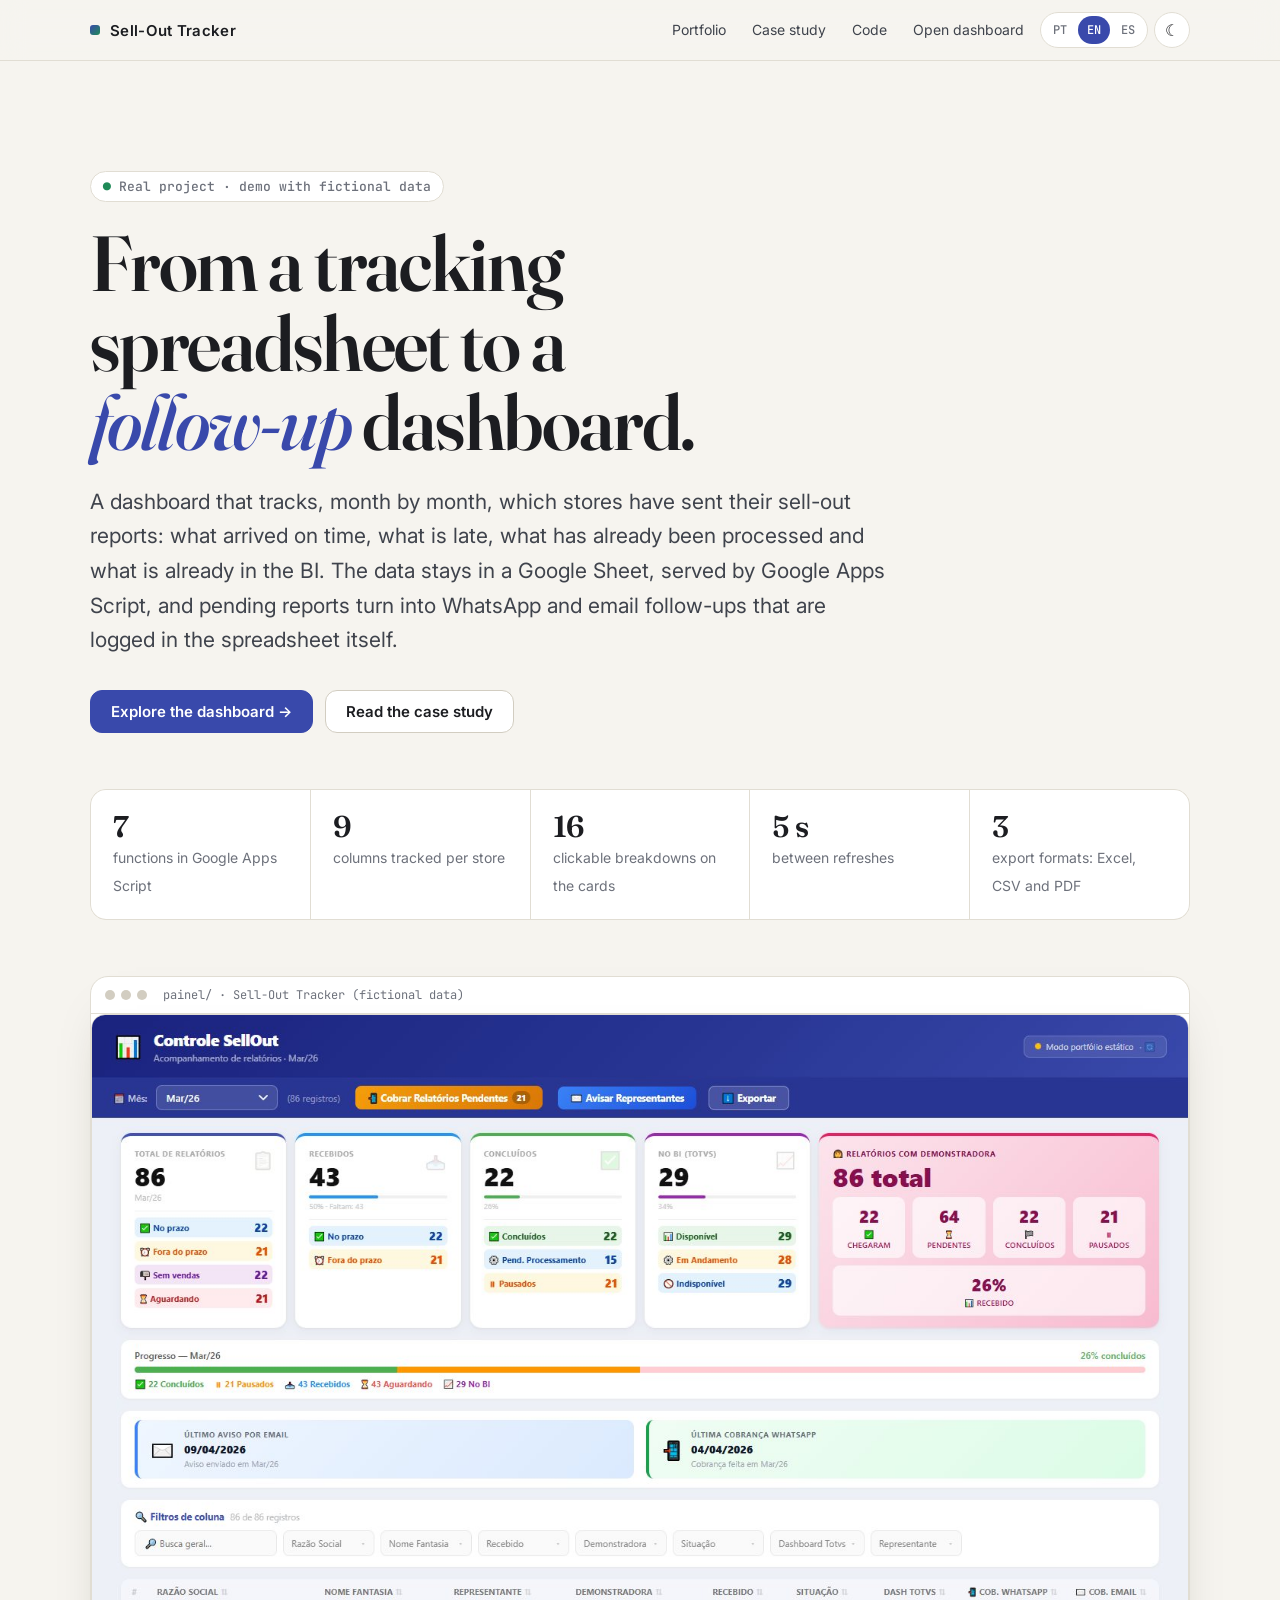
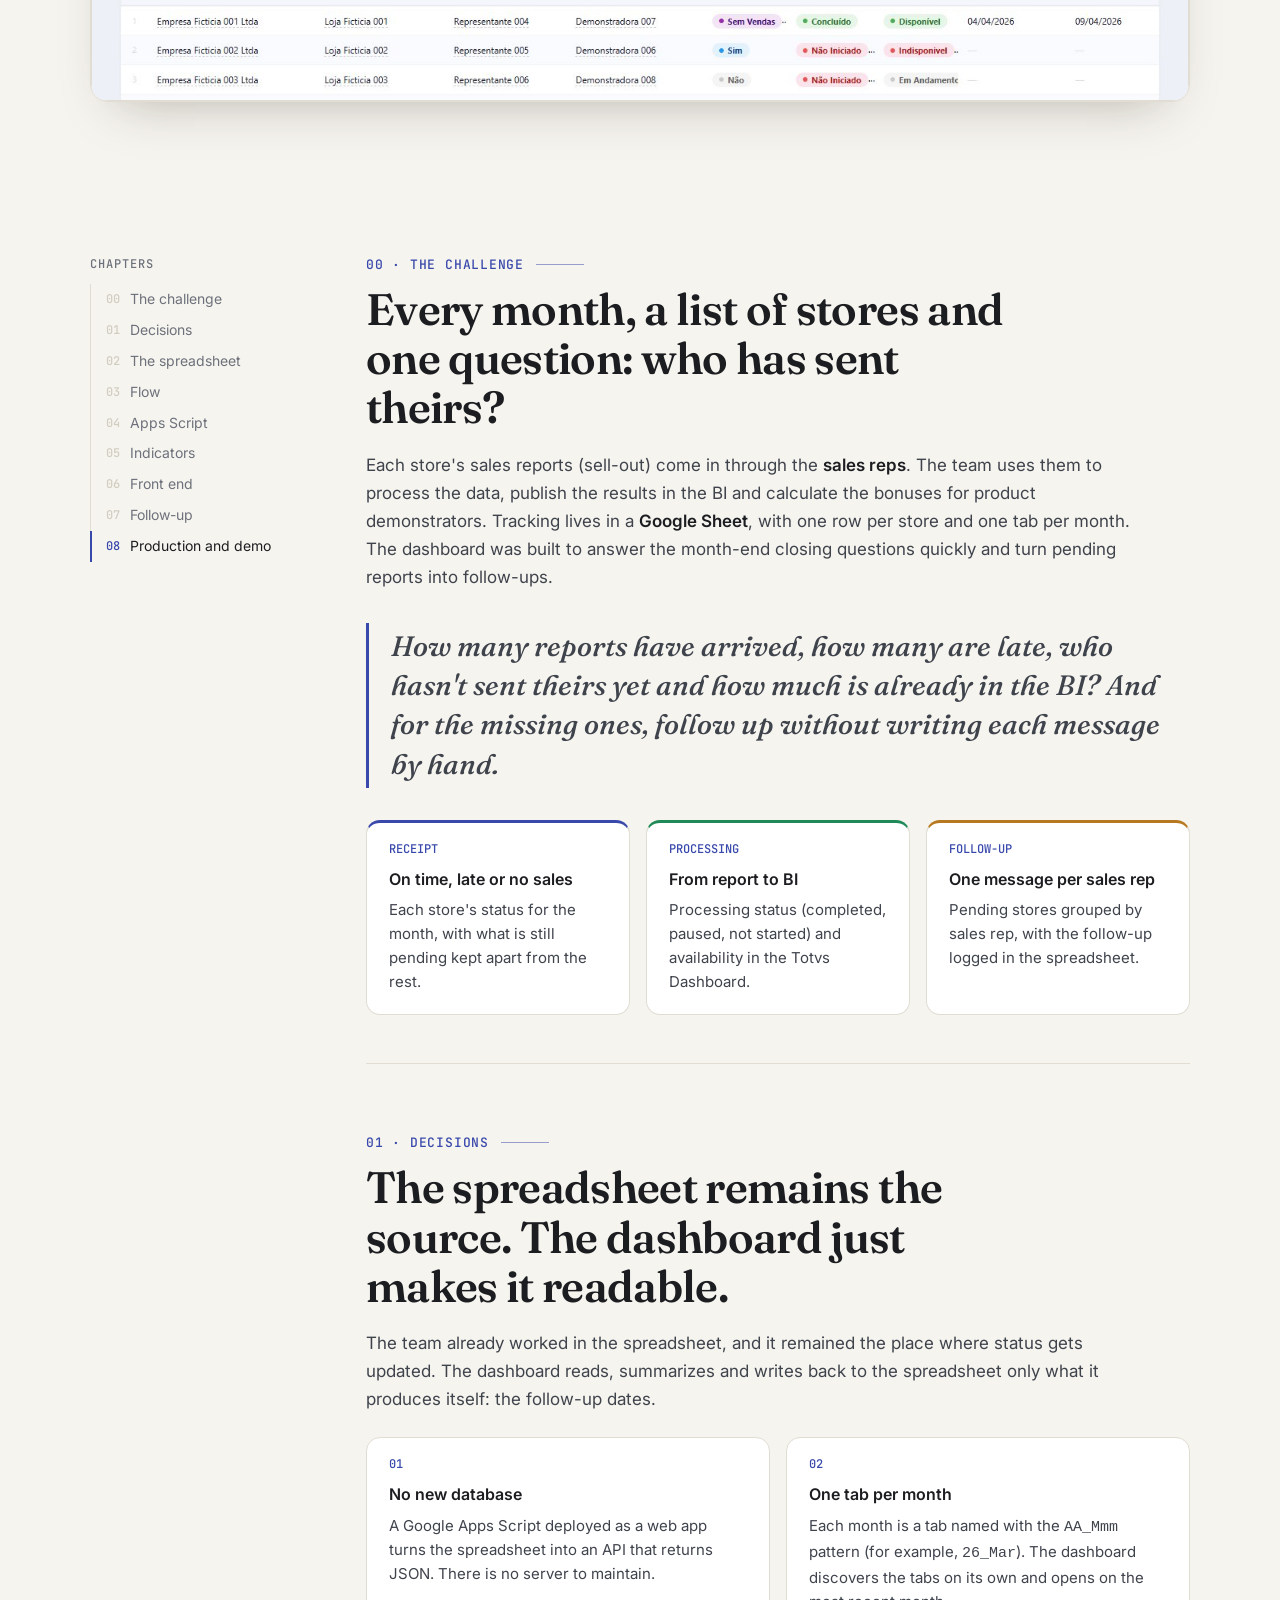
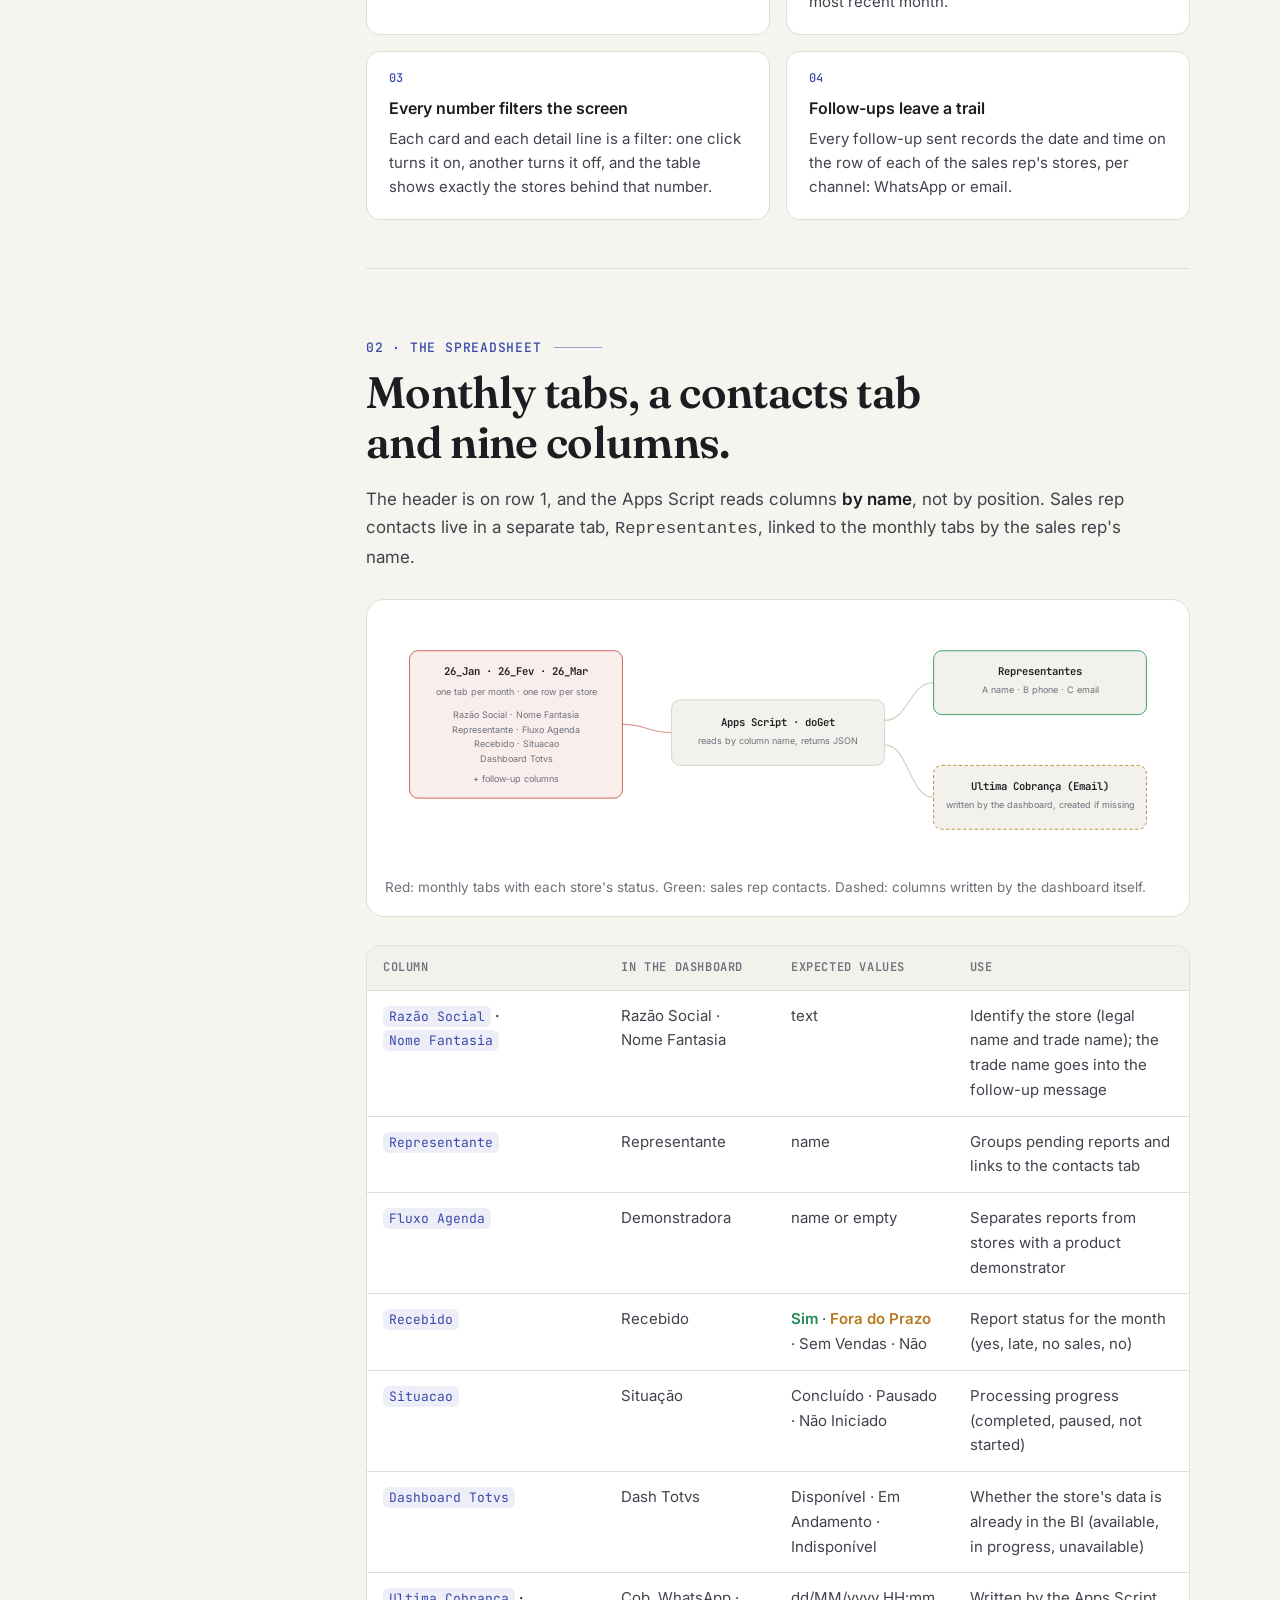
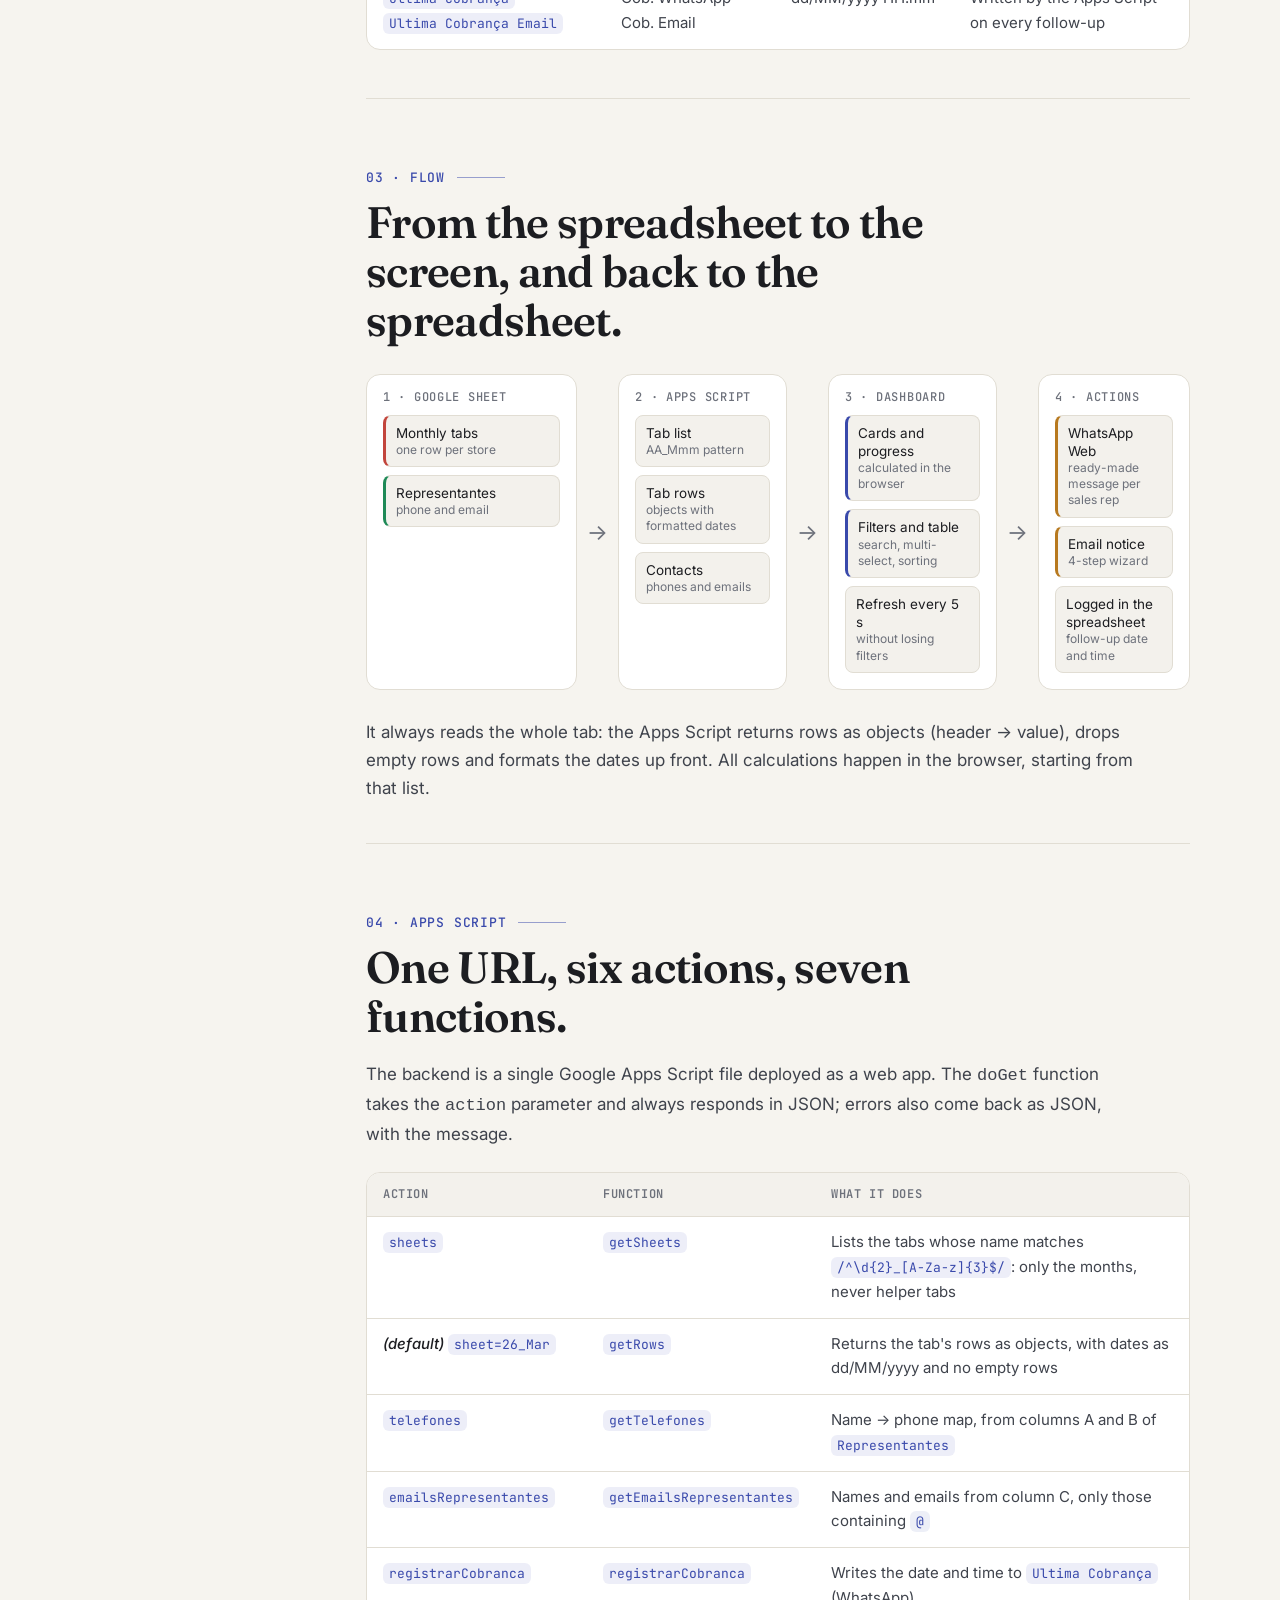
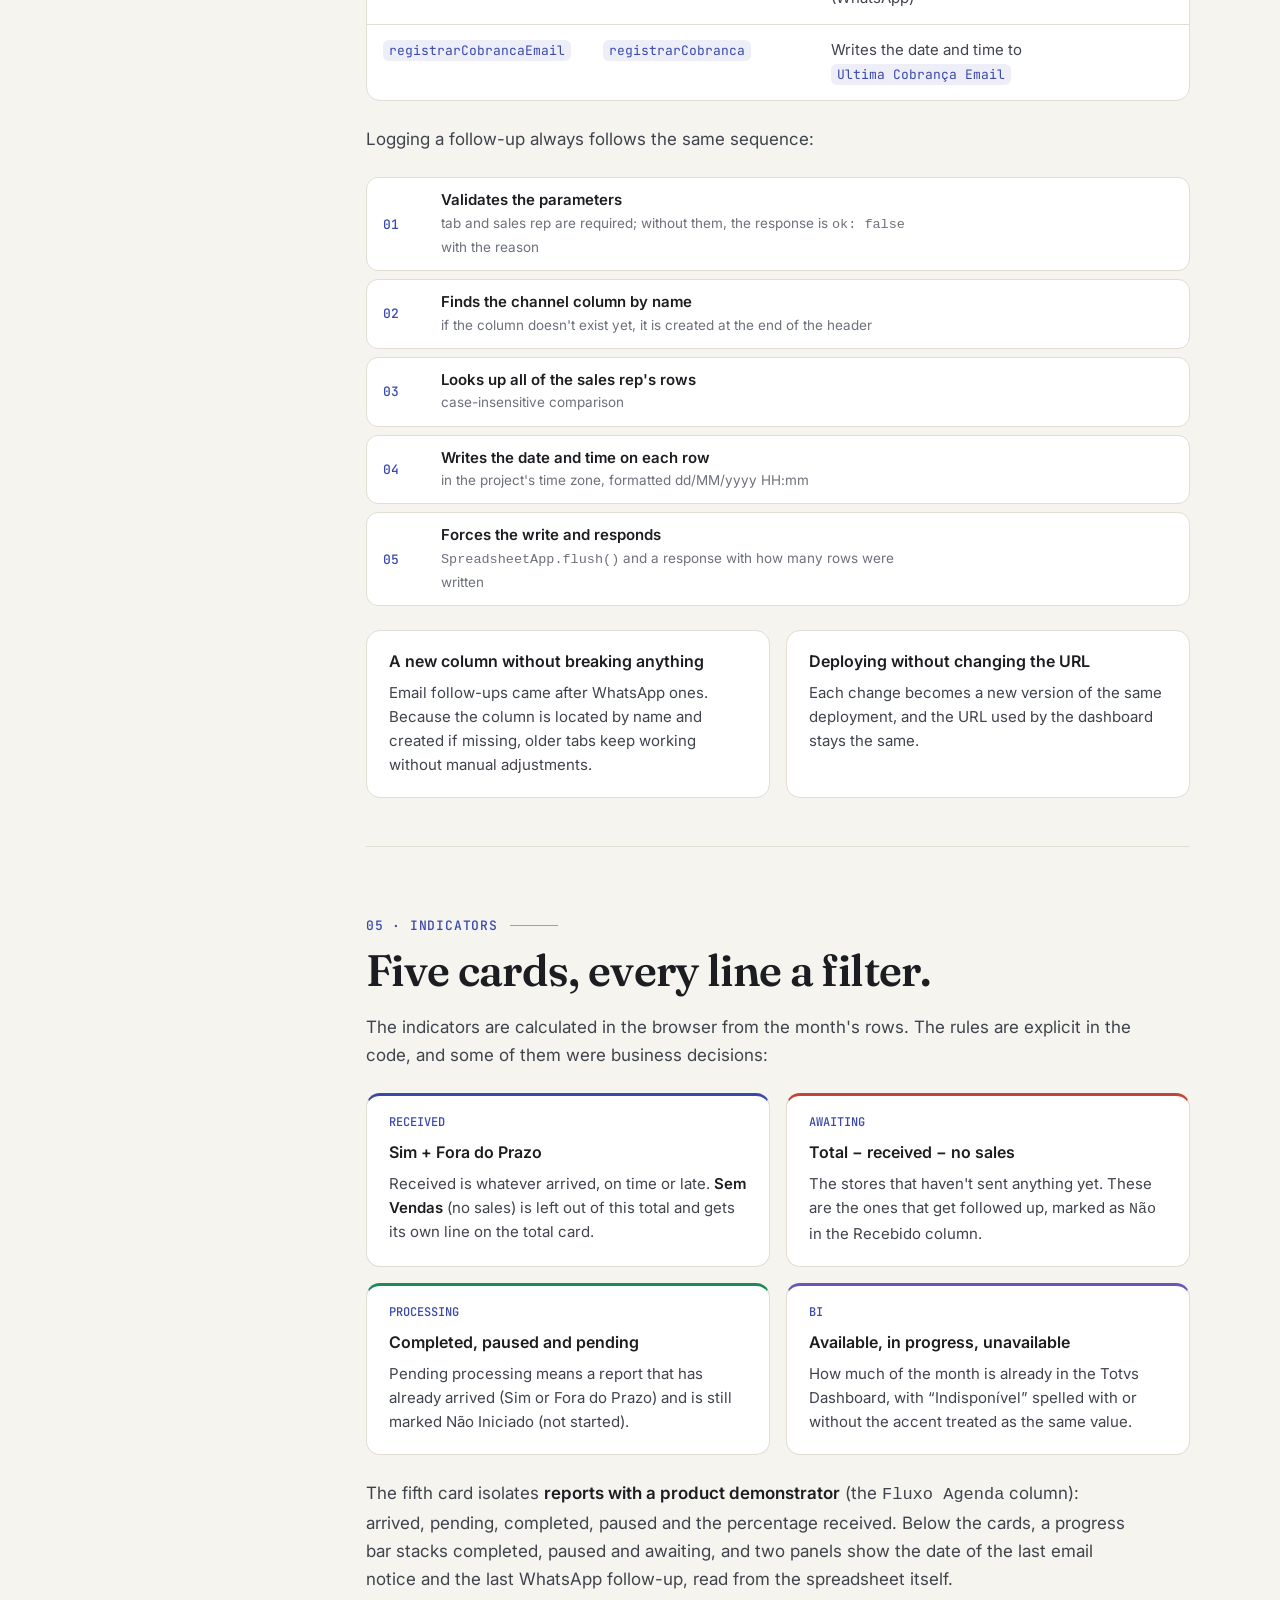
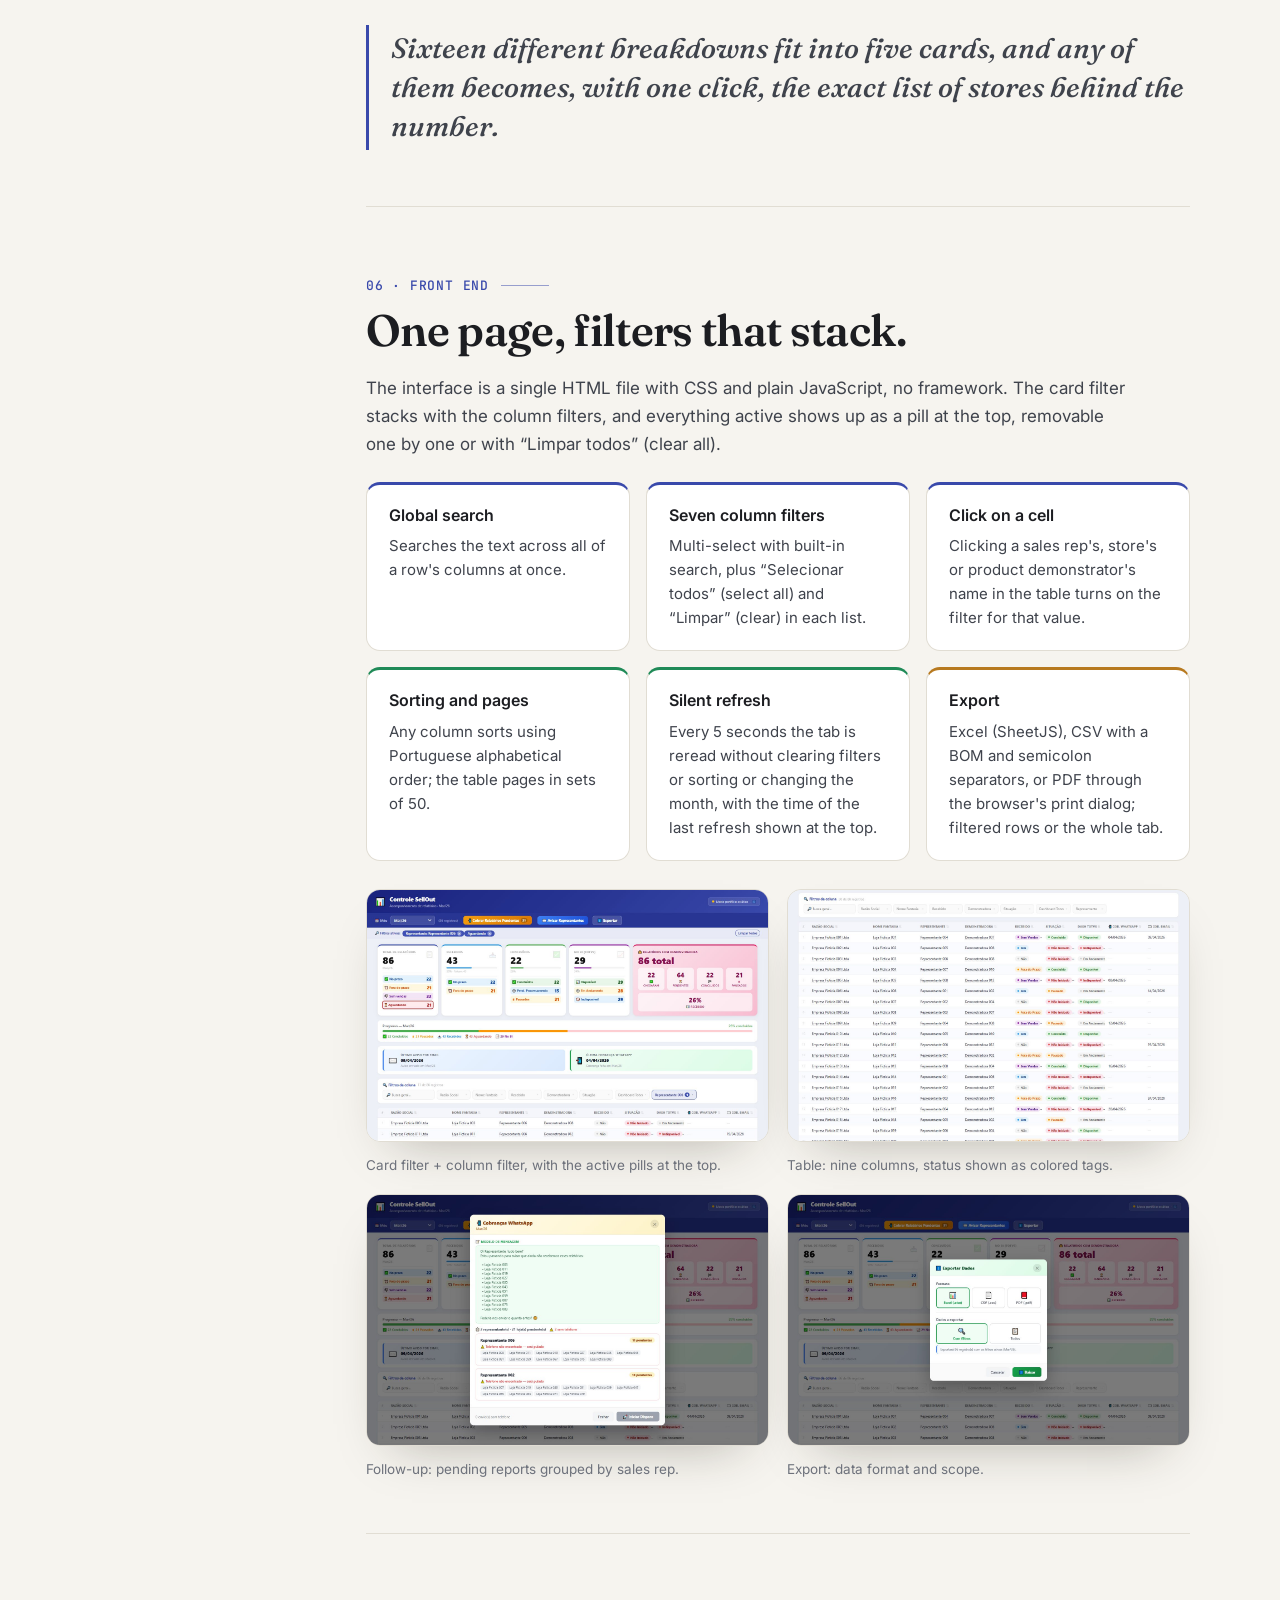
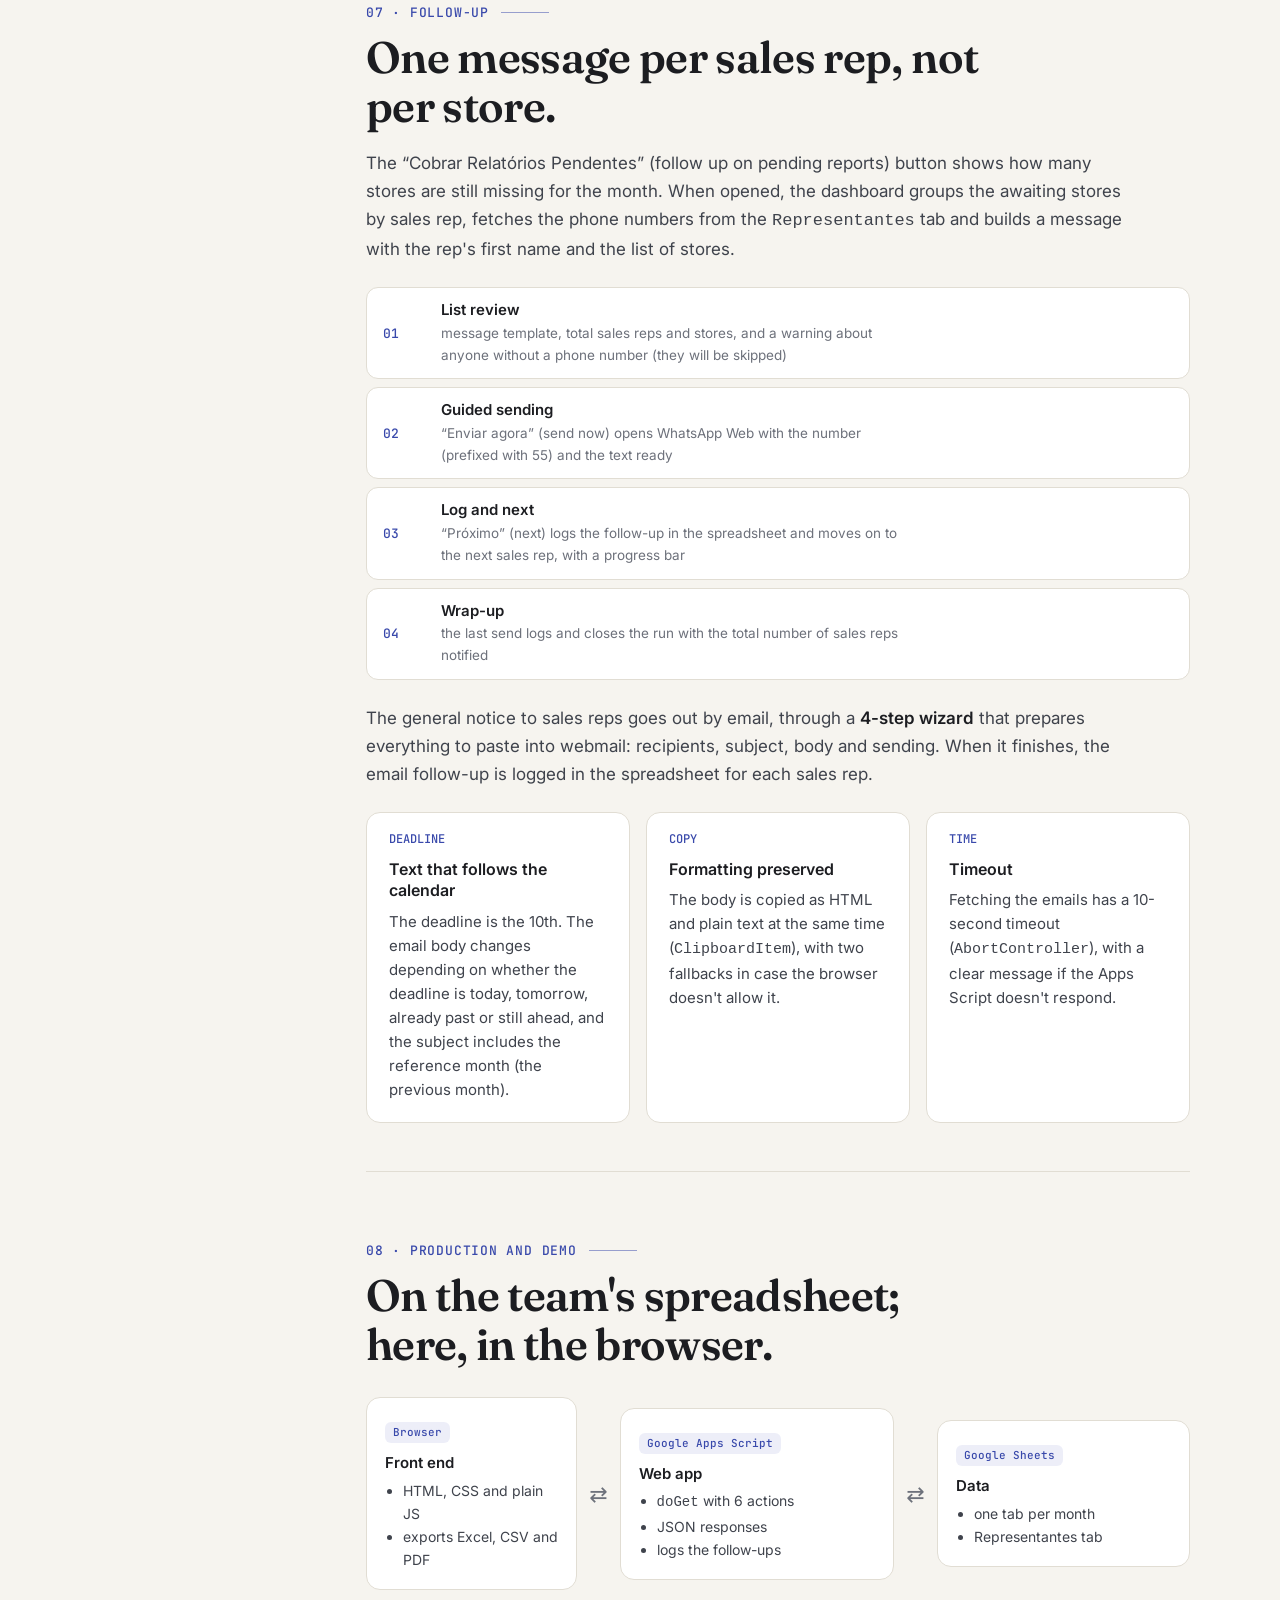
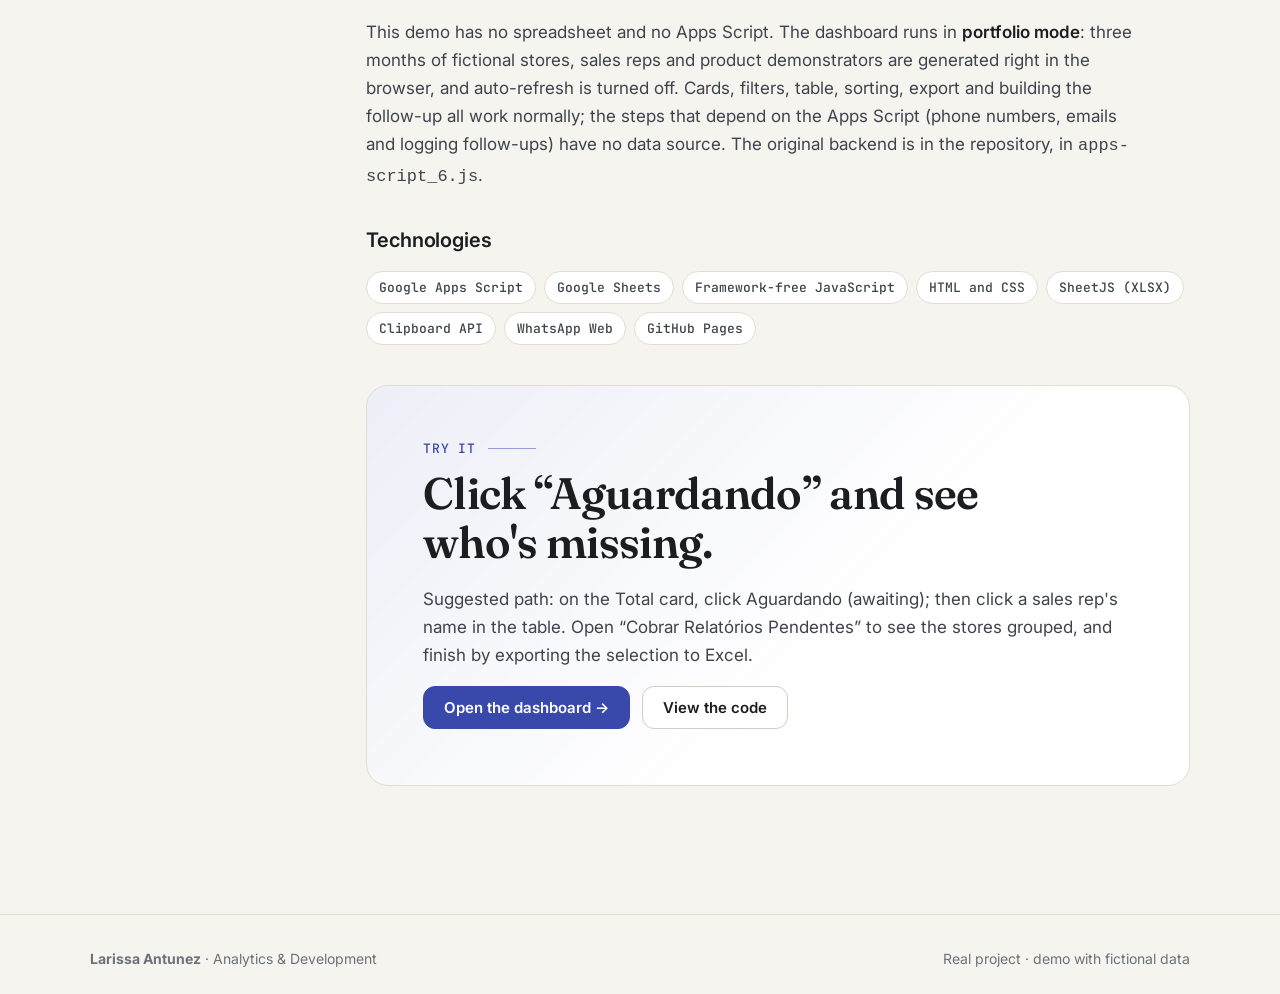
==== en/index.html @ 570c5354 "Estudo de caso em inglês e espanhol, com seletor PT | EN | ES A escolha de idioma é a mesma da Vitri" ====
<!doctype html>
<html lang="en">
<head>
  <meta charset="utf-8">
  <script src="../assets/idioma-estudo.js"></script>
  <link rel="alternate" hreflang="pt-BR" href="https://lariantunez.github.io/painel-acompanhamento-relatorios-sellout/">
  <link rel="alternate" hreflang="en" href="https://lariantunez.github.io/painel-acompanhamento-relatorios-sellout/en/">
  <link rel="alternate" hreflang="es" href="https://lariantunez.github.io/painel-acompanhamento-relatorios-sellout/es/">
  <meta name="viewport" content="width=device-width, initial-scale=1">
  <title>Sell-Out Tracker · Case study</title>
  <meta name="description" content="Case study: a dashboard that tracks, month by month, which stores have sent their sell-out reports, with a Google Apps Script backend on top of a Google Sheet and follow-ups on pending reports via WhatsApp and email. Demo with fictional data.">
  <meta property="og:title" content="Sell-Out Tracker · from a tracking spreadsheet to a follow-up dashboard">
  <meta property="og:description" content="Google Apps Script as an API, one sheet tab per month, clickable indicators and follow-ups logged in the spreadsheet itself.">
  <meta property="og:image" content="../assets/painel-visao.jpg">
  <link rel="preconnect" href="https://fonts.googleapis.com">
  <link rel="preconnect" href="https://fonts.gstatic.com" crossorigin>
  <link href="https://fonts.googleapis.com/css2?family=Fraunces:ital,opsz,wght@0,9..144,500;0,9..144,600;1,9..144,500&family=Inter:wght@400;500;600&family=JetBrains+Mono:wght@400;500&display=swap" rel="stylesheet">
  <link rel="stylesheet" href="../assets/estudo.css">
  <style>
    /* Identidade do Controle SellOut: azul índigo do cabeçalho do painel. */
    :root { --accent: #8c9eff; --accent-2: #8c9eff; --on-accent: #0e1014; --accent-wash: rgba(140, 158, 255, 0.12); }
    :root[data-theme="light"] { --accent: #3949ab; --accent-2: #3949ab; --on-accent: #fff; --accent-wash: rgba(57, 73, 171, 0.09); }
    @media (prefers-color-scheme: light) { :root:not([data-theme="dark"]) { --accent: #3949ab; --accent-2: #3949ab; --on-accent: #fff; --accent-wash: rgba(57, 73, 171, 0.09); } }
  </style>
</head>
<body>
  <header class="topo">
    <div class="wrap">
      <a class="marca" href="#inicio"><i></i>Sell-Out Tracker</a>
      <nav>
        <a class="opcional" href="https://lariantunez.github.io/Vitrine-de-projetos/?lang=en">Portfolio</a>
        <a class="opcional" href="#c00">Case study</a>
        <a class="opcional" href="https://github.com/lariantunez/painel-acompanhamento-relatorios-sellout">Code</a>
        <a href="../painel/">Open dashboard</a>
        <div class="idiomas" role="group" aria-label="Language"><a href="../?lang=pt" data-idioma="pt" hreflang="pt-BR">PT</a><a href="./" data-idioma="en" hreflang="en" aria-current="true">EN</a><a href="../es/" data-idioma="es" hreflang="es">ES</a></div>
        <button class="btn-tema" id="tema" type="button" aria-label="Toggle theme">☀</button>
      </nav>
      <span class="progresso"></span>
    </div>
  </header>

  <main id="inicio">
    <section class="abertura">
      <div class="wrap">
        <span class="selo-topo"><b>●</b> Real project · demo with fictional data</span>
        <h1>From a tracking spreadsheet to a <em>follow-up</em> dashboard.</h1>
        <p class="lead">A dashboard that tracks, month by month, which stores have sent their sell-out reports: what arrived on time, what is late, what has already been processed and what is already in the BI. The data stays in a Google Sheet, served by Google Apps Script, and pending reports turn into WhatsApp and email follow-ups that are logged in the spreadsheet itself.</p>
        <div class="acoes">
          <a class="btn primario" href="../painel/">Explore the dashboard →</a>
          <a class="btn" href="#c00">Read the case study</a>
        </div>
        <div class="numeros">
          <div><strong>7</strong><span>functions in Google Apps Script</span></div>
          <div><strong>9</strong><span>columns tracked per store</span></div>
          <div><strong>16</strong><span>clickable breakdowns on the cards</span></div>
          <div><strong>5 s</strong><span>between refreshes</span></div>
          <div><strong>3</strong><span>export formats: Excel, CSV and PDF</span></div>
        </div>
        <figure class="vitrine">
          <div class="barra-janela"><i></i><i></i><i></i><span>painel/ · Sell-Out Tracker (fictional data)</span></div>
          <img src="../assets/painel-visao.jpg" alt="Sell-Out Tracker dashboard: month selector, follow-up, notice and export buttons; cards for total reports, received, completed, in the BI and reports with a product demonstrator; progress bar and store table" width="1440" height="900">
        </figure>
      </div>
    </section>

    <div class="wrap livro">
      <aside class="indice" aria-label="Chapters">
        <p>Chapters</p>
        <ol>
          <li><a href="#c00"><b>00</b>The challenge</a></li>
          <li><a href="#c01"><b>01</b>Decisions</a></li>
          <li><a href="#c02"><b>02</b>The spreadsheet</a></li>
          <li><a href="#c03"><b>03</b>Flow</a></li>
          <li><a href="#c04"><b>04</b>Apps Script</a></li>
          <li><a href="#c05"><b>05</b>Indicators</a></li>
          <li><a href="#c06"><b>06</b>Front end</a></li>
          <li><a href="#c07"><b>07</b>Follow-up</a></li>
          <li><a href="#c08"><b>08</b>Production and demo</a></li>
        </ol>
      </aside>

      <div class="capitulos">
        <!-- 00 -->
        <section class="capitulo" id="c00">
          <span class="rotulo-cap">00 · The challenge</span>
          <h2>Every month, a list of stores and one question: who has sent theirs?</h2>
          <p>Each store's sales reports (sell-out) come in through the <strong>sales reps</strong>. The team uses them to process the data, publish the results in the BI and calculate the bonuses for product demonstrators. Tracking lives in a <strong>Google Sheet</strong>, with one row per store and one tab per month. The dashboard was built to answer the month-end closing questions quickly and turn pending reports into follow-ups.</p>
          <p class="destaque revelar">How many reports have arrived, how many are late, who hasn't sent theirs yet and how much is already in the BI? And for the missing ones, follow up without writing each message by hand.</p>
          <div class="grade g3 revelar">
            <div class="cartao azul"><span class="num">RECEIPT</span><h4>On time, late or no sales</h4><p>Each store's status for the month, with what is still pending kept apart from the rest.</p></div>
            <div class="cartao verde"><span class="num">PROCESSING</span><h4>From report to BI</h4><p>Processing status (completed, paused, not started) and availability in the Totvs Dashboard.</p></div>
            <div class="cartao ambar"><span class="num">FOLLOW-UP</span><h4>One message per sales rep</h4><p>Pending stores grouped by sales rep, with the follow-up logged in the spreadsheet.</p></div>
          </div>
        </section>

        <!-- 01 -->
        <section class="capitulo" id="c01">
          <span class="rotulo-cap">01 · Decisions</span>
          <h2>The spreadsheet remains the source. The dashboard just makes it readable.</h2>
          <p>The team already worked in the spreadsheet, and it remained the place where status gets updated. The dashboard reads, summarizes and writes back to the spreadsheet only what it produces itself: the follow-up dates.</p>
          <div class="grade g2 revelar">
            <div class="cartao"><span class="num">01</span><h4>No new database</h4><p>A Google Apps Script deployed as a web app turns the spreadsheet into an API that returns JSON. There is no server to maintain.</p></div>
            <div class="cartao"><span class="num">02</span><h4>One tab per month</h4><p>Each month is a tab named with the <code>AA_Mmm</code> pattern (for example, <code>26_Mar</code>). The dashboard discovers the tabs on its own and opens on the most recent month.</p></div>
            <div class="cartao"><span class="num">03</span><h4>Every number filters the screen</h4><p>Each card and each detail line is a filter: one click turns it on, another turns it off, and the table shows exactly the stores behind that number.</p></div>
            <div class="cartao"><span class="num">04</span><h4>Follow-ups leave a trail</h4><p>Every follow-up sent records the date and time on the row of each of the sales rep's stores, per channel: WhatsApp or email.</p></div>
          </div>
        </section>

        <!-- 02 -->
        <section class="capitulo" id="c02">
          <span class="rotulo-cap">02 · The spreadsheet</span>
          <h2>Monthly tabs, a contacts tab and nine columns.</h2>
          <p>The header is on row 1, and the Apps Script reads columns <strong>by name</strong>, not by position. Sales rep contacts live in a separate tab, <code>Representantes</code>, linked to the monthly tabs by the sales rep's name.</p>
          <figure class="diagrama revelar">
            <svg viewBox="0 0 960 300" role="img" aria-label="Structure: monthly tabs on the left, Apps Script in the center, the Representantes tab and follow-up columns on the right">
              <path class="liga forte" d="M290 130 C 320 130, 320 140, 350 140"/>
              <path class="liga" d="M610 125 C 640 125, 640 79, 670 79"/>
              <path class="liga" d="M610 155 C 640 155, 640 219, 670 219"/>
              <g class="no fato"><rect x="30" y="40" width="260" height="180" rx="10"/><text x="160" y="70" text-anchor="middle">26_Jan · 26_Fev · 26_Mar</text><text class="sub" x="160" y="94" text-anchor="middle">one tab per month · one row per store</text><text class="sub" x="160" y="122" text-anchor="middle">Razão Social · Nome Fantasia</text><text class="sub" x="160" y="140" text-anchor="middle">Representante · Fluxo Agenda</text><text class="sub" x="160" y="158" text-anchor="middle">Recebido · Situacao</text><text class="sub" x="160" y="176" text-anchor="middle">Dashboard Totvs</text><text class="sub" x="160" y="200" text-anchor="middle">+ follow-up columns</text></g>
              <g class="no"><rect x="350" y="100" width="260" height="80" rx="10"/><text x="480" y="132" text-anchor="middle">Apps Script · doGet</text><text class="sub" x="480" y="154" text-anchor="middle">reads by column name, returns JSON</text></g>
              <g class="no dim"><rect x="670" y="40" width="260" height="78" rx="10"/><text x="800" y="70" text-anchor="middle">Representantes</text><text class="sub" x="800" y="92" text-anchor="middle">A name · B phone · C email</text></g>
              <g class="no apoio"><rect x="670" y="180" width="260" height="78" rx="10"/><text x="800" y="210" text-anchor="middle">Ultima Cobrança (Email)</text><text class="sub" x="800" y="232" text-anchor="middle">written by the dashboard, created if missing</text></g>
            </svg>
            <figcaption>Red: monthly tabs with each store's status. Green: sales rep contacts. Dashed: columns written by the dashboard itself.</figcaption>
          </figure>
          <div class="tabela-rolagem revelar">
            <table class="tabela">
              <thead><tr><th>Column</th><th>In the dashboard</th><th>Expected values</th><th>Use</th></tr></thead>
              <tbody>
                <tr><td><code>Razão Social</code> · <code>Nome Fantasia</code></td><td>Razão Social · Nome Fantasia</td><td>text</td><td>Identify the store (legal name and trade name); the trade name goes into the follow-up message</td></tr>
                <tr><td><code>Representante</code></td><td>Representante</td><td>name</td><td>Groups pending reports and links to the contacts tab</td></tr>
                <tr><td><code>Fluxo Agenda</code></td><td>Demonstradora</td><td>name or empty</td><td>Separates reports from stores with a product demonstrator</td></tr>
                <tr><td><code>Recebido</code></td><td>Recebido</td><td><span class="ok">Sim</span> · <span class="alerta">Fora do Prazo</span> · Sem Vendas · Não</td><td>Report status for the month (yes, late, no sales, no)</td></tr>
                <tr><td><code>Situacao</code></td><td>Situação</td><td>Concluído · Pausado · Não Iniciado</td><td>Processing progress (completed, paused, not started)</td></tr>
                <tr><td><code>Dashboard Totvs</code></td><td>Dash Totvs</td><td>Disponível · Em Andamento · Indisponível</td><td>Whether the store's data is already in the BI (available, in progress, unavailable)</td></tr>
                <tr><td><code>Ultima Cobrança</code> · <code>Ultima Cobrança Email</code></td><td>Cob. WhatsApp · Cob. Email</td><td>dd/MM/yyyy HH:mm</td><td>Written by the Apps Script on every follow-up</td></tr>
              </tbody>
            </table>
          </div>
        </section>

        <!-- 03 -->
        <section class="capitulo" id="c03">
          <span class="rotulo-cap">03 · Flow</span>
          <h2>From the spreadsheet to the screen, and back to the spreadsheet.</h2>
          <div class="fluxo revelar" role="img" aria-label="Flow: Google Sheet, Apps Script, dashboard in the browser and follow-up actions that write back to the spreadsheet">
            <div class="coluna"><b>1 · Google Sheet</b>
              <div class="item fato">Monthly tabs<small>one row per store</small></div>
              <div class="item dim">Representantes<small>phone and email</small></div>
            </div>
            <div class="seta">→</div>
            <div class="coluna"><b>2 · Apps Script</b>
              <div class="item">Tab list<small>AA_Mmm pattern</small></div>
              <div class="item">Tab rows<small>objects with formatted dates</small></div>
              <div class="item">Contacts<small>phones and emails</small></div>
            </div>
            <div class="seta">→</div>
            <div class="coluna"><b>3 · Dashboard</b>
              <div class="item erp">Cards and progress<small>calculated in the browser</small></div>
              <div class="item erp">Filters and table<small>search, multi-select, sorting</small></div>
              <div class="item">Refresh every 5 s<small>without losing filters</small></div>
            </div>
            <div class="seta">→</div>
            <div class="coluna"><b>4 · Actions</b>
              <div class="item adv">WhatsApp Web<small>ready-made message per sales rep</small></div>
              <div class="item adv">Email notice<small>4-step wizard</small></div>
              <div class="item">Logged in the spreadsheet<small>follow-up date and time</small></div>
            </div>
          </div>
          <p>It always reads the whole tab: the Apps Script returns rows as objects (header → value), drops empty rows and formats the dates up front. All calculations happen in the browser, starting from that list.</p>
        </section>

        <!-- 04 -->
        <section class="capitulo" id="c04">
          <span class="rotulo-cap">04 · Apps Script</span>
          <h2>One URL, six actions, seven functions.</h2>
          <p>The backend is a single Google Apps Script file deployed as a web app. The <code>doGet</code> function takes the <code>action</code> parameter and always responds in JSON; errors also come back as JSON, with the message.</p>
          <div class="tabela-rolagem revelar">
            <table class="tabela">
              <thead><tr><th>Action</th><th>Function</th><th>What it does</th></tr></thead>
              <tbody>
                <tr><td><code>sheets</code></td><td><code>getSheets</code></td><td>Lists the tabs whose name matches <code>/^\d{2}_[A-Za-z]{3}$/</code>: only the months, never helper tabs</td></tr>
                <tr><td><em>(default)</em> <code>sheet=26_Mar</code></td><td><code>getRows</code></td><td>Returns the tab's rows as objects, with dates as dd/MM/yyyy and no empty rows</td></tr>
                <tr><td><code>telefones</code></td><td><code>getTelefones</code></td><td>Name → phone map, from columns A and B of <code>Representantes</code></td></tr>
                <tr><td><code>emailsRepresentantes</code></td><td><code>getEmailsRepresentantes</code></td><td>Names and emails from column C, only those containing <code>@</code></td></tr>
                <tr><td><code>registrarCobranca</code></td><td><code>registrarCobranca</code></td><td>Writes the date and time to <code>Ultima Cobrança</code> (WhatsApp)</td></tr>
                <tr><td><code>registrarCobrancaEmail</code></td><td><code>registrarCobranca</code></td><td>Writes the date and time to <code>Ultima Cobrança Email</code></td></tr>
              </tbody>
            </table>
          </div>
          <p>Logging a follow-up always follows the same sequence:</p>
          <div class="etapas revelar">
            <div class="etapa"><div><h4>Validates the parameters</h4><p>tab and sales rep are required; without them, the response is <code>ok: false</code> with the reason</p></div></div>
            <div class="etapa"><div><h4>Finds the channel column by name</h4><p>if the column doesn't exist yet, it is created at the end of the header</p></div></div>
            <div class="etapa"><div><h4>Looks up all of the sales rep's rows</h4><p>case-insensitive comparison</p></div></div>
            <div class="etapa"><div><h4>Writes the date and time on each row</h4><p>in the project's time zone, formatted dd/MM/yyyy HH:mm</p></div></div>
            <div class="etapa"><div><h4>Forces the write and responds</h4><p><code>SpreadsheetApp.flush()</code> and a response with how many rows were written</p></div></div>
          </div>
          <div class="grade g2 revelar">
            <div class="cartao"><h4>A new column without breaking anything</h4><p>Email follow-ups came after WhatsApp ones. Because the column is located by name and created if missing, older tabs keep working without manual adjustments.</p></div>
            <div class="cartao"><h4>Deploying without changing the URL</h4><p>Each change becomes a new version of the same deployment, and the URL used by the dashboard stays the same.</p></div>
          </div>
        </section>

        <!-- 05 -->
        <section class="capitulo" id="c05">
          <span class="rotulo-cap">05 · Indicators</span>
          <h2>Five cards, every line a filter.</h2>
          <p>The indicators are calculated in the browser from the month's rows. The rules are explicit in the code, and some of them were business decisions:</p>
          <div class="grade g2 revelar">
            <div class="cartao azul"><span class="num">RECEIVED</span><h4>Sim + Fora do Prazo</h4><p>Received is whatever arrived, on time or late. <strong>Sem Vendas</strong> (no sales) is left out of this total and gets its own line on the total card.</p></div>
            <div class="cartao vermelho"><span class="num">AWAITING</span><h4>Total − received − no sales</h4><p>The stores that haven't sent anything yet. These are the ones that get followed up, marked as <code>Não</code> in the Recebido column.</p></div>
            <div class="cartao verde"><span class="num">PROCESSING</span><h4>Completed, paused and pending</h4><p>Pending processing means a report that has already arrived (Sim or Fora do Prazo) and is still marked Não Iniciado (not started).</p></div>
            <div class="cartao violeta"><span class="num">BI</span><h4>Available, in progress, unavailable</h4><p>How much of the month is already in the Totvs Dashboard, with “Indisponível” spelled with or without the accent treated as the same value.</p></div>
          </div>
          <p>The fifth card isolates <strong>reports with a product demonstrator</strong> (the <code>Fluxo Agenda</code> column): arrived, pending, completed, paused and the percentage received. Below the cards, a progress bar stacks completed, paused and awaiting, and two panels show the date of the last email notice and the last WhatsApp follow-up, read from the spreadsheet itself.</p>
          <p class="destaque revelar">Sixteen different breakdowns fit into five cards, and any of them becomes, with one click, the exact list of stores behind the number.</p>
        </section>

        <!-- 06 -->
        <section class="capitulo" id="c06">
          <span class="rotulo-cap">06 · Front end</span>
          <h2>One page, filters that stack.</h2>
          <p>The interface is a single HTML file with CSS and plain JavaScript, no framework. The card filter stacks with the column filters, and everything active shows up as a pill at the top, removable one by one or with “Limpar todos” (clear all).</p>
          <div class="grade g3 revelar">
            <div class="cartao azul"><h4>Global search</h4><p>Searches the text across all of a row's columns at once.</p></div>
            <div class="cartao azul"><h4>Seven column filters</h4><p>Multi-select with built-in search, plus “Selecionar todos” (select all) and “Limpar” (clear) in each list.</p></div>
            <div class="cartao azul"><h4>Click on a cell</h4><p>Clicking a sales rep's, store's or product demonstrator's name in the table turns on the filter for that value.</p></div>
            <div class="cartao verde"><h4>Sorting and pages</h4><p>Any column sorts using Portuguese alphabetical order; the table pages in sets of 50.</p></div>
            <div class="cartao verde"><h4>Silent refresh</h4><p>Every 5 seconds the tab is reread without clearing filters or sorting or changing the month, with the time of the last refresh shown at the top.</p></div>
            <div class="cartao ambar"><h4>Export</h4><p>Excel (SheetJS), CSV with a BOM and semicolon separators, or PDF through the browser's print dialog; filtered rows or the whole tab.</p></div>
          </div>
          <div class="galeria revelar">
            <figure><img src="../assets/painel-filtros.jpg" alt="Dashboard with the Aguardando (awaiting) card and one sales rep selected, active filter pills at the top" loading="lazy" width="1440" height="900"><figcaption>Card filter + column filter, with the active pills at the top.</figcaption></figure>
            <figure><img src="../assets/painel-tabela.jpg" alt="Store table with legal name, trade name, sales rep, product demonstrator, received, status, dashboard and follow-up dates" loading="lazy" width="1440" height="900"><figcaption>Table: nine columns, status shown as colored tags.</figcaption></figure>
            <figure><img src="../assets/painel-cobranca.jpg" alt="WhatsApp follow-up window with the message template and pending stores grouped by sales rep" loading="lazy" width="1440" height="900"><figcaption>Follow-up: pending reports grouped by sales rep.</figcaption></figure>
            <figure><img src="../assets/painel-exportar.jpg" alt="Export window with a choice of format (Excel, CSV or PDF) and scope (filtered or all)" loading="lazy" width="1440" height="900"><figcaption>Export: data format and scope.</figcaption></figure>
          </div>
        </section>

        <!-- 07 -->
        <section class="capitulo" id="c07">
          <span class="rotulo-cap">07 · Follow-up</span>
          <h2>One message per sales rep, not per store.</h2>
          <p>The “Cobrar Relatórios Pendentes” (follow up on pending reports) button shows how many stores are still missing for the month. When opened, the dashboard groups the awaiting stores by sales rep, fetches the phone numbers from the <code>Representantes</code> tab and builds a message with the rep's first name and the list of stores.</p>
          <div class="etapas revelar">
            <div class="etapa"><div><h4>List review</h4><p>message template, total sales reps and stores, and a warning about anyone without a phone number (they will be skipped)</p></div></div>
            <div class="etapa"><div><h4>Guided sending</h4><p>“Enviar agora” (send now) opens WhatsApp Web with the number (prefixed with 55) and the text ready</p></div></div>
            <div class="etapa"><div><h4>Log and next</h4><p>“Próximo” (next) logs the follow-up in the spreadsheet and moves on to the next sales rep, with a progress bar</p></div></div>
            <div class="etapa"><div><h4>Wrap-up</h4><p>the last send logs and closes the run with the total number of sales reps notified</p></div></div>
          </div>
          <p>The general notice to sales reps goes out by email, through a <strong>4-step wizard</strong> that prepares everything to paste into webmail: recipients, subject, body and sending. When it finishes, the email follow-up is logged in the spreadsheet for each sales rep.</p>
          <div class="grade g3 revelar">
            <div class="cartao"><span class="num">DEADLINE</span><h4>Text that follows the calendar</h4><p>The deadline is the 10th. The email body changes depending on whether the deadline is today, tomorrow, already past or still ahead, and the subject includes the reference month (the previous month).</p></div>
            <div class="cartao"><span class="num">COPY</span><h4>Formatting preserved</h4><p>The body is copied as HTML and plain text at the same time (<code>ClipboardItem</code>), with two fallbacks in case the browser doesn't allow it.</p></div>
            <div class="cartao"><span class="num">TIME</span><h4>Timeout</h4><p>Fetching the emails has a 10-second timeout (<code>AbortController</code>), with a clear message if the Apps Script doesn't respond.</p></div>
          </div>
        </section>

        <!-- 08 -->
        <section class="capitulo" id="c08">
          <span class="rotulo-cap">08 · Production and demo</span>
          <h2>On the team's spreadsheet; here, in the browser.</h2>
          <div class="arquitetura revelar">
            <div class="caixa"><span class="tag">Browser</span><b>Front end</b><ul><li>HTML, CSS and plain JS</li><li>exports Excel, CSV and PDF</li></ul></div>
            <div class="seta">⇄</div>
            <div class="caixa"><span class="tag">Google Apps Script</span><b>Web app</b><ul><li><code>doGet</code> with 6 actions</li><li>JSON responses</li><li>logs the follow-ups</li></ul></div>
            <div class="seta">⇄</div>
            <div class="caixa"><span class="tag">Google Sheets</span><b>Data</b><ul><li>one tab per month</li><li>Representantes tab</li></ul></div>
          </div>
          <p>This demo has no spreadsheet and no Apps Script. The dashboard runs in <strong>portfolio mode</strong>: three months of fictional stores, sales reps and product demonstrators are generated right in the browser, and auto-refresh is turned off. Cards, filters, table, sorting, export and building the follow-up all work normally; the steps that depend on the Apps Script (phone numbers, emails and logging follow-ups) have no data source. The original backend is in the repository, in <code>apps-script_6.js</code>.</p>
          <h3>Technologies</h3>
          <div class="pilulas">
            <span>Google Apps Script</span><span>Google Sheets</span><span>Framework-free JavaScript</span><span>HTML and CSS</span><span>SheetJS (XLSX)</span><span>Clipboard API</span><span>WhatsApp Web</span><span>GitHub Pages</span>
          </div>
          <div class="encerramento revelar">
            <span class="rotulo-cap">Try it</span>
            <h2>Click “Aguardando” and see who's missing.</h2>
            <p class="texto">Suggested path: on the Total card, click Aguardando (awaiting); then click a sales rep's name in the table. Open “Cobrar Relatórios Pendentes” to see the stores grouped, and finish by exporting the selection to Excel.</p>
            <div class="acoes"><a class="btn primario" href="../painel/">Open the dashboard →</a><a class="btn" href="https://github.com/lariantunez/painel-acompanhamento-relatorios-sellout">View the code</a></div>
          </div>
        </section>
      </div>
    </div>
  </main>

  <footer>
    <div class="wrap">
      <span><strong>Larissa Antunez</strong> · Analytics &amp; Development</span>
      <span>Real project · demo with fictional data</span>
    </div>
  </footer>
  <script src="../assets/estudo.js"></script>
</body>
</html>
---- assets/estudo.css ----
/* Estudo de caso: Diagnóstico Comercial. Tema escuro por padrão, claro opcional. */
:root {
  --bg: #0e1014; --bg-2: #13161c; --surface: #181c24; --surface-2: #1f2430; --border: #2a303d; --border-2: #363d4d;
  --text: #e9eaee; --text-2: #b9bec9; --muted: #868d9b;
  --accent: #6aa0e0; --accent-2: #3a6ea5; --accent-wash: rgba(106, 160, 224, 0.12);
  --green: #44b97f; --red: #e2675e; --amber: #e6a94e; --violet: #a08bdc;
  --green-wash: rgba(68, 185, 127, 0.12); --red-wash: rgba(226, 103, 94, 0.12); --amber-wash: rgba(230, 169, 78, 0.12);
  --shadow: 0 24px 60px -24px rgba(0, 0, 0, 0.65);
  --serif: "Fraunces", Georgia, serif; --sans: "Inter", system-ui, "Segoe UI", sans-serif; --mono: "JetBrains Mono", ui-monospace, Consolas, monospace;
  --wrap: 1180px; --gutter: clamp(16px, 4vw, 40px);
  color-scheme: dark;
}
:root[data-theme="light"] {
  --bg: #f6f4ef; --bg-2: #efece5; --surface: #ffffff; --surface-2: #f3f1ec; --border: #e1ddd3; --border-2: #d2cdc1;
  --text: #1c1d21; --text-2: #3f434c; --muted: #6d717b;
  --accent: #2f62a0; --accent-2: #2f62a0; --accent-wash: rgba(47, 98, 160, 0.09);
  --green: #1f8a57; --red: #c2453c; --amber: #b7791f; --violet: #6b55b8;
  --green-wash: rgba(31, 138, 87, 0.09); --red-wash: rgba(194, 69, 60, 0.09); --amber-wash: rgba(183, 121, 31, 0.1);
  --shadow: 0 24px 50px -28px rgba(40, 35, 20, 0.35);
  color-scheme: light;
}
@media (prefers-color-scheme: light) {
  :root:not([data-theme="dark"]) {
    --bg: #f6f4ef; --bg-2: #efece5; --surface: #ffffff; --surface-2: #f3f1ec; --border: #e1ddd3; --border-2: #d2cdc1;
    --text: #1c1d21; --text-2: #3f434c; --muted: #6d717b;
    --accent: #2f62a0; --accent-2: #2f62a0; --accent-wash: rgba(47, 98, 160, 0.09);
    --green: #1f8a57; --red: #c2453c; --amber: #b7791f; --violet: #6b55b8;
    --green-wash: rgba(31, 138, 87, 0.09); --red-wash: rgba(194, 69, 60, 0.09); --amber-wash: rgba(183, 121, 31, 0.1);
    --shadow: 0 24px 50px -28px rgba(40, 35, 20, 0.35);
    color-scheme: light;
  }
}

* { box-sizing: border-box; }
html { scroll-behavior: smooth; scroll-padding-top: 80px; }
body { margin: 0; background: var(--bg); color: var(--text); font: 400 17px/1.65 var(--sans); -webkit-font-smoothing: antialiased; text-rendering: optimizeLegibility; }
/* height: auto mantém a proporção quando a imagem encolhe (os atributos width/height só reservam o espaço). */
img { max-width: 100%; height: auto; display: block; }
a { color: var(--accent); text-decoration-thickness: 1px; text-underline-offset: 3px; }
::selection { background: var(--accent-wash); }
.wrap { max-width: var(--wrap); margin: 0 auto; padding: 0 var(--gutter); }

/* ---------- Barra superior ---------- */
.topo { position: sticky; top: 0; z-index: 20; background: color-mix(in srgb, var(--bg) 82%, transparent); backdrop-filter: blur(12px); border-bottom: 1px solid var(--border); }
.topo .wrap { display: flex; align-items: center; gap: 16px; height: 60px; }
.marca { font: 600 15px/1 var(--sans); letter-spacing: 0.02em; color: var(--text); text-decoration: none; display: flex; align-items: center; gap: 10px; }
.marca i { width: 10px; height: 10px; border-radius: 3px; background: linear-gradient(135deg, var(--accent), var(--green)); }
.topo nav { margin-left: auto; display: flex; gap: 6px; align-items: center; }
.topo nav a { color: var(--text-2); text-decoration: none; font-size: 14px; padding: 6px 10px; border-radius: 8px; }
.topo nav a:hover { background: var(--surface-2); color: var(--text); }
.btn-tema { border: 1px solid var(--border); background: var(--surface); color: var(--text); border-radius: 999px; width: 36px; height: 36px; cursor: pointer; display: grid; place-items: center; font-size: 16px; }
.progresso { position: absolute; left: 0; bottom: -1px; height: 2px; width: 0; background: linear-gradient(90deg, var(--accent), var(--green)); }

/* ---------- Abertura ---------- */
.abertura { padding: clamp(56px, 9vw, 110px) 0 56px; position: relative; overflow: hidden; }
.abertura::before { content: ""; position: absolute; inset: -40% -10% auto auto; width: 720px; height: 720px; background: radial-gradient(closest-side, var(--accent-wash), transparent 70%); pointer-events: none; }
.selo-topo { display: inline-flex; gap: 8px; align-items: center; font: 500 13px/1 var(--mono); color: var(--muted); border: 1px solid var(--border); padding: 8px 12px; border-radius: 999px; background: var(--surface); }
.selo-topo b { color: var(--green); font-weight: 500; }
h1 { font: 600 clamp(40px, 6.4vw, 78px)/1.02 var(--serif); letter-spacing: -0.02em; margin: 22px 0 22px; max-width: 14ch; font-variation-settings: "opsz" 120; }
h1 em { font-style: italic; color: var(--accent); font-weight: 500; }
.lead { font-size: clamp(18px, 2vw, 21px); color: var(--text-2); max-width: 62ch; margin: 0 0 32px; }
.acoes { display: flex; gap: 12px; flex-wrap: wrap; }
.btn { display: inline-flex; align-items: center; gap: 10px; padding: 13px 20px; border-radius: 12px; font: 600 15px/1 var(--sans); text-decoration: none; border: 1px solid var(--border-2); color: var(--text); background: var(--surface); transition: transform 0.15s, border-color 0.15s; }
.btn:hover { transform: translateY(-1px); border-color: var(--accent); }
.btn.primario { background: var(--accent-2); border-color: var(--accent-2); color: var(--on-accent, #fff); }
.numeros { display: grid; grid-template-columns: repeat(5, 1fr); gap: 1px; background: var(--border); border: 1px solid var(--border); border-radius: 16px; overflow: hidden; margin-top: 56px; }
.numeros div { background: var(--surface); padding: 20px 22px; }
.numeros strong { display: block; font: 600 30px/1.1 var(--serif); letter-spacing: -0.01em; }
.numeros span { color: var(--muted); font-size: 14px; }
.vitrine { margin-top: 56px; border-radius: 18px; border: 1px solid var(--border); overflow: hidden; box-shadow: var(--shadow); background: var(--surface); }
.vitrine .barra-janela { display: flex; gap: 6px; padding: 12px 14px; border-bottom: 1px solid var(--border); align-items: center; }
.vitrine .barra-janela i { width: 10px; height: 10px; border-radius: 50%; background: var(--border-2); }
.vitrine .barra-janela span { margin-left: 10px; font: 12px/1 var(--mono); color: var(--muted); }

/* ---------- Capítulos ---------- */
.livro { display: grid; grid-template-columns: 220px minmax(0, 1fr); gap: 56px; padding-bottom: 40px; }
.indice { position: sticky; top: 84px; align-self: start; padding-top: 72px; }
.indice p { font: 500 12px/1 var(--mono); color: var(--muted); letter-spacing: 0.08em; text-transform: uppercase; margin: 0 0 14px; }
.indice ol { list-style: none; margin: 0; padding: 0; border-left: 1px solid var(--border); }
.indice a { display: flex; gap: 10px; padding: 6px 0 6px 14px; margin-left: -1px; border-left: 2px solid transparent; color: var(--muted); text-decoration: none; font-size: 14px; line-height: 1.35; }
.indice a b { font: 500 12px/1.5 var(--mono); color: var(--border-2); }
.indice a:hover { color: var(--text); }
.indice a.ativo { color: var(--text); border-left-color: var(--accent); }
.indice a.ativo b { color: var(--accent); }

.capitulo { padding: 72px 0 24px; border-top: 1px solid var(--border); }
.capitulo:first-child { border-top: 0; }
.rotulo-cap { font: 500 13px/1 var(--mono); color: var(--accent); letter-spacing: 0.06em; text-transform: uppercase; display: flex; gap: 12px; align-items: center; }
.rotulo-cap::after { content: ""; height: 1px; width: 48px; background: var(--accent); opacity: 0.5; }
h2 { font: 600 clamp(30px, 3.6vw, 44px)/1.12 var(--serif); letter-spacing: -0.015em; margin: 14px 0 18px; max-width: 22ch; }
h3 { font: 600 20px/1.3 var(--sans); margin: 36px 0 12px; letter-spacing: -0.005em; }
.capitulo > p, .capitulo .texto { max-width: 70ch; color: var(--text-2); }
.capitulo p strong { color: var(--text); font-weight: 600; }
.destaque { font: 500 italic clamp(22px, 2.4vw, 28px)/1.4 var(--serif); color: var(--text); border-left: 3px solid var(--accent); padding: 4px 0 4px 22px; margin: 32px 0; max-width: 40ch; }

/* Cartões */
.grade { display: grid; gap: 16px; margin: 24px 0; }
.g2 { grid-template-columns: repeat(2, minmax(0, 1fr)); }
.g3 { grid-template-columns: repeat(3, minmax(0, 1fr)); }
.g4 { grid-template-columns: repeat(4, minmax(0, 1fr)); }
.cartao { background: var(--surface); border: 1px solid var(--border); border-radius: 14px; padding: 20px 22px; }
.cartao h4 { font: 600 16px/1.35 var(--sans); margin: 0 0 8px; }
.cartao p { margin: 0; color: var(--text-2); font-size: 15px; line-height: 1.6; }
.cartao .num { font: 500 12px/1 var(--mono); color: var(--accent); display: block; margin-bottom: 14px; }
.cartao.verde { border-top: 3px solid var(--green); } .cartao.vermelho { border-top: 3px solid var(--red); } .cartao.azul { border-top: 3px solid var(--accent); } .cartao.ambar { border-top: 3px solid var(--amber); } .cartao.violeta { border-top: 3px solid var(--violet); }

/* Tabelas */
.tabela { width: 100%; border-collapse: collapse; font-size: 15px; margin: 20px 0; }
.tabela-rolagem { overflow-x: auto; border: 1px solid var(--border); border-radius: 14px; background: var(--surface); margin: 24px 0; }
.tabela-rolagem .tabela { margin: 0; }
.tabela th { text-align: left; font: 600 12px/1.3 var(--mono); text-transform: uppercase; letter-spacing: 0.05em; color: var(--muted); padding: 14px 16px; border-bottom: 1px solid var(--border); background: var(--surface-2); white-space: nowrap; }
.tabela td { padding: 13px 16px; border-bottom: 1px solid var(--border); vertical-align: top; color: var(--text-2); }
.tabela tr:last-child td { border-bottom: 0; }
.tabela td:first-child { color: var(--text); font-weight: 500; }
.tabela code { font: 13px/1.4 var(--mono); color: var(--accent); background: var(--accent-wash); padding: 2px 6px; border-radius: 6px; white-space: nowrap; }
.ok { color: var(--green); font-weight: 600; white-space: nowrap; } .alerta { color: var(--amber); font-weight: 600; white-space: nowrap; }

/* Fluxograma em colunas */
.fluxo { display: grid; grid-template-columns: 1.25fr auto 1fr auto 1fr auto 0.9fr; gap: 10px; align-items: stretch; margin: 28px 0; }
.fluxo .coluna { background: var(--surface); border: 1px solid var(--border); border-radius: 14px; padding: 16px; display: flex; flex-direction: column; gap: 8px; }
.fluxo .coluna > b { font: 500 12px/1 var(--mono); text-transform: uppercase; letter-spacing: 0.06em; color: var(--muted); margin-bottom: 4px; }
.fluxo .item { font-size: 13.5px; padding: 8px 10px; border-radius: 8px; background: var(--surface-2); border: 1px solid var(--border); line-height: 1.35; }
.fluxo .item small { display: block; color: var(--muted); font-size: 12px; }
.fluxo .item.erp { border-left: 3px solid var(--accent); } .fluxo .item.bi { border-left: 3px solid var(--violet); } .fluxo .item.adv { border-left: 3px solid var(--amber); }
.fluxo .item.dim { border-left: 3px solid var(--green); } .fluxo .item.fato { border-left: 3px solid var(--red); }
.fluxo .seta { display: grid; place-items: center; color: var(--muted); font-size: 22px; }

/* Funil da SA1 */
.funil { display: flex; flex-direction: column; gap: 6px; margin: 24px 0; max-width: 760px; }
.funil div { display: grid; grid-template-columns: 1fr auto; align-items: center; gap: 12px; padding: 10px 14px; border-radius: 10px; background: var(--surface); border: 1px solid var(--border); font-size: 15px; position: relative; overflow: hidden; }
.funil div::before { content: ""; position: absolute; inset: 0 auto 0 0; width: var(--w); background: var(--accent-wash); }
.funil div > * { position: relative; }
.funil .sai::before { background: var(--red-wash); } .funil .fica::before { background: var(--green-wash); }
.funil b { font: 500 15px/1 var(--mono); }

/* Diagrama estrela */
.diagrama { background: var(--surface); border: 1px solid var(--border); border-radius: 18px; padding: 18px; margin: 28px 0; }
.diagrama svg { width: 100%; height: auto; display: block; }
.diagrama figcaption, figure figcaption { font-size: 13.5px; color: var(--muted); margin-top: 12px; }
svg .no rect { fill: var(--surface-2); stroke: var(--border-2); }
svg .no.fato rect { fill: var(--red-wash); stroke: var(--red); }
svg .no.dim rect { stroke: var(--green); }
svg .no.apoio rect { stroke: var(--amber); stroke-dasharray: 4 3; }
svg .no text { fill: var(--text); font: 600 13px var(--mono); }
svg .no text.sub { fill: var(--muted); font: 400 11px var(--sans); }
svg .liga { stroke: var(--border-2); stroke-width: 1.4; fill: none; }
svg .liga.forte { stroke: var(--red); opacity: 0.55; }

/* Etapas do pipeline */
.etapas { counter-reset: etapa; display: flex; flex-direction: column; gap: 8px; margin: 24px 0; }
.etapa { display: grid; grid-template-columns: 44px minmax(0, 1fr) 120px 120px; gap: 14px; align-items: center; background: var(--surface); border: 1px solid var(--border); border-radius: 12px; padding: 12px 16px; }
.etapa::before { counter-increment: etapa; content: counter(etapa, decimal-leading-zero); font: 500 13px/1 var(--mono); color: var(--accent); }
.etapa h4 { margin: 0; font: 600 15px/1.3 var(--sans); }
.etapa p { margin: 2px 0 0; font-size: 13.5px; color: var(--muted); }
.etapa .barra { height: 6px; border-radius: 6px; background: var(--surface-2); overflow: hidden; }
.etapa .barra i { display: block; height: 100%; width: var(--w); background: var(--accent); border-radius: 6px; }
.etapa .barra.mem i { background: var(--amber); }
.etapa small { display: block; font: 12px/1.4 var(--mono); color: var(--muted); margin-top: 4px; }
.legenda-etapas { display: grid; grid-template-columns: 44px minmax(0, 1fr) 120px 120px; gap: 14px; padding: 0 16px; font: 500 12px/1 var(--mono); color: var(--muted); text-transform: uppercase; letter-spacing: 0.05em; }

/* Código */
pre { background: var(--bg-2); border: 1px solid var(--border); border-radius: 14px; padding: 18px 20px; overflow-x: auto; font: 13.5px/1.6 var(--mono); color: var(--text-2); margin: 20px 0; }
pre .c { color: var(--muted); font-style: italic; } pre .k { color: var(--violet); } pre .s { color: var(--green); } pre .f { color: var(--accent); }
.par-codigo { display: grid; grid-template-columns: minmax(0, 0.9fr) minmax(0, 1.1fr); gap: 24px; align-items: start; margin: 24px 0; }
.par-codigo p { margin: 0 0 12px; color: var(--text-2); }

/* Figuras */
figure { margin: 28px 0; }
figure img { border-radius: 14px; border: 1px solid var(--border); box-shadow: var(--shadow); }
.galeria { display: grid; grid-template-columns: repeat(2, minmax(0, 1fr)); gap: 18px; margin: 28px 0; }
.galeria figure { margin: 0; }

/* Antes e depois */
.mudanca { display: grid; grid-template-columns: minmax(0, 1fr) 28px minmax(0, 1fr); gap: 10px; align-items: stretch; margin: 10px 0; }
.mudanca > div { background: var(--surface); border: 1px solid var(--border); border-radius: 12px; padding: 14px 16px; font-size: 15px; color: var(--text-2); }
.mudanca .antes { border-left: 3px solid var(--red); }
.mudanca .depois { border-left: 3px solid var(--green); }
.mudanca b { display: block; font: 500 11px/1 var(--mono); text-transform: uppercase; letter-spacing: 0.06em; color: var(--muted); margin-bottom: 8px; }
.mudanca .seta { display: grid; place-items: center; color: var(--muted); background: none; border: 0; padding: 0; }

/* Arquitetura */
.arquitetura { display: grid; grid-template-columns: 1fr auto 1.3fr auto 1.2fr; gap: 12px; align-items: center; margin: 28px 0; }
.arquitetura .caixa { background: var(--surface); border: 1px solid var(--border); border-radius: 14px; padding: 18px; }
.arquitetura .caixa b { display: block; font: 600 15px/1.3 var(--sans); margin-bottom: 6px; }
.arquitetura .caixa ul { margin: 6px 0 0; padding-left: 18px; color: var(--text-2); font-size: 14px; }
.arquitetura .caixa .tag { display: inline-block; font: 500 11px/1 var(--mono); padding: 5px 8px; border-radius: 6px; background: var(--accent-wash); color: var(--accent); margin-bottom: 10px; }
.arquitetura .seta { color: var(--muted); font-size: 22px; text-align: center; }

/* Pílulas (stack) */
.pilulas { display: flex; flex-wrap: wrap; gap: 8px; margin: 18px 0; }
.pilulas span { font: 500 13px/1 var(--mono); padding: 9px 12px; border: 1px solid var(--border); border-radius: 999px; background: var(--surface); color: var(--text-2); }

/* Linha do tempo (evolução do projeto pelo histórico do git) */
.linha-tempo { list-style: none; margin: 28px 0; padding: 0 0 0 2px; border-left: 2px solid var(--border); max-width: 760px; }
.linha-tempo li { position: relative; padding: 0 0 24px 26px; }
.linha-tempo li:last-child { padding-bottom: 4px; }
.linha-tempo li::before { content: ""; position: absolute; left: -8px; top: 5px; width: 14px; height: 14px; border-radius: 50%; background: var(--bg); border: 2px solid var(--accent); }
.linha-tempo time { font: 500 13px/1.4 var(--mono); color: var(--accent); }
.linha-tempo b { display: block; font: 600 16px/1.4 var(--sans); margin: 2px 0 4px; color: var(--text); }
.linha-tempo span { color: var(--text-2); font-size: 15px; }

/* Encerramento */
.encerramento { margin: 40px 0 0; padding: clamp(32px, 5vw, 56px); border-radius: 22px; border: 1px solid var(--border); background: linear-gradient(135deg, var(--accent-wash), transparent 60%), var(--surface); }
.encerramento h2 { max-width: 20ch; }
footer { border-top: 1px solid var(--border); padding: 32px 0 48px; color: var(--muted); font-size: 14px; margin-top: 64px; }
footer .wrap { display: flex; flex-wrap: wrap; gap: 12px 32px; justify-content: space-between; }

/* Animação de entrada (respeita quem prefere menos movimento) */
.revelar { opacity: 0; transform: translateY(14px); transition: opacity 0.6s ease, transform 0.6s ease; }
.revelar.visivel { opacity: 1; transform: none; }
@media (prefers-reduced-motion: reduce) { .revelar { opacity: 1; transform: none; transition: none; } html { scroll-behavior: auto; } }

/* ---------- Telas menores ---------- */
@media (max-width: 1020px) {
  .livro { grid-template-columns: minmax(0, 1fr); gap: 0; }
  .indice { display: none; }
  .fluxo { grid-template-columns: minmax(0, 1fr); }
  .fluxo .seta { transform: rotate(90deg); height: 24px; }
  .arquitetura { grid-template-columns: minmax(0, 1fr); }
  .arquitetura .seta { transform: rotate(90deg); }
  .par-codigo { grid-template-columns: minmax(0, 1fr); }
  /* 5 números: 3 em cima e 2 embaixo, sem espaço vazio. */
  .numeros { grid-template-columns: repeat(6, 1fr); }
  .numeros div { grid-column: span 2; }
  .numeros div:nth-child(n+4) { grid-column: span 3; }
}
@media (max-width: 720px) {
  body { font-size: 16px; }
  .topo nav a.opcional { display: none; }
  .g2, .g3, .g4, .galeria { grid-template-columns: minmax(0, 1fr); }
  .numeros { grid-template-columns: repeat(2, 1fr); }
  .numeros div, .numeros div:nth-child(n+4) { grid-column: span 1; }
  .numeros div:last-child { grid-column: 1 / -1; }
  /* Diagrama estrela: mantém a leitura e rola na horizontal dentro do cartão. */
  .diagrama { overflow-x: auto; }
  .diagrama svg { min-width: 720px; }
  .etapa, .legenda-etapas { grid-template-columns: 34px minmax(0, 1fr); }
  .etapa > div:nth-child(n+2), .legenda-etapas span:nth-child(n+3) { grid-column: 2; }
  .mudanca { grid-template-columns: minmax(0, 1fr); }
  .mudanca .seta { transform: rotate(90deg); height: 20px; }
}

/* Seletor de idioma (PT, EN, ES), na mesma altura do botão de tema. */
.idiomas { display: flex; height: 36px; padding: 3px; gap: 2px; border: 1px solid var(--border); border-radius: 999px; background: var(--surface); }
.topo nav .idiomas a { display: grid; place-items: center; font: 500 12px/1 var(--mono); padding: 0 9px; border-radius: 999px; color: var(--muted); }
.topo nav .idiomas a:hover { background: transparent; color: var(--text); }
.topo nav .idiomas a[aria-current="true"] { background: var(--accent-2); color: var(--on-accent, #fff); }
/* Celular: o topo não cabe com nome, seletor e botões; o nome sai (o título da página já o mostra) e fica o ícone. */
@media (max-width: 480px) {
  .topo .marca { font-size: 0; gap: 0; }
  .topo nav .idiomas a { padding: 0 7px; }
}
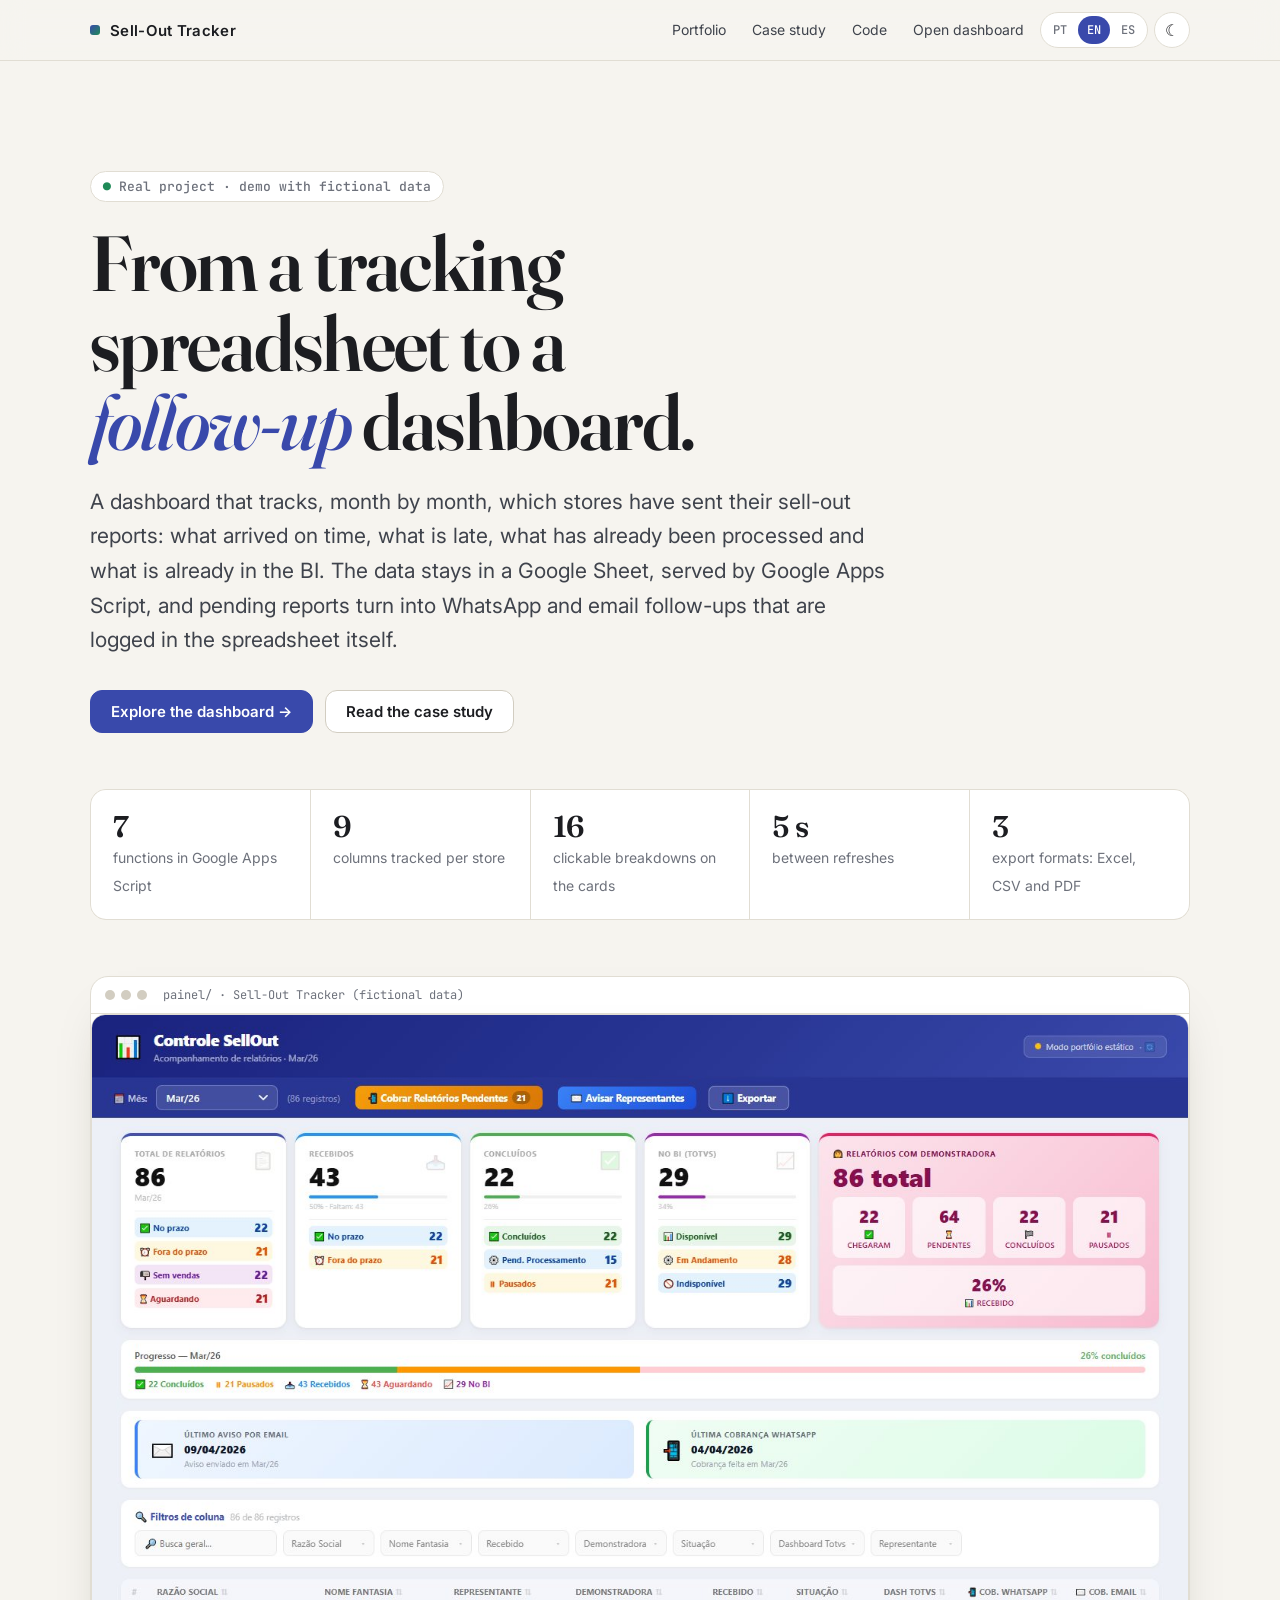
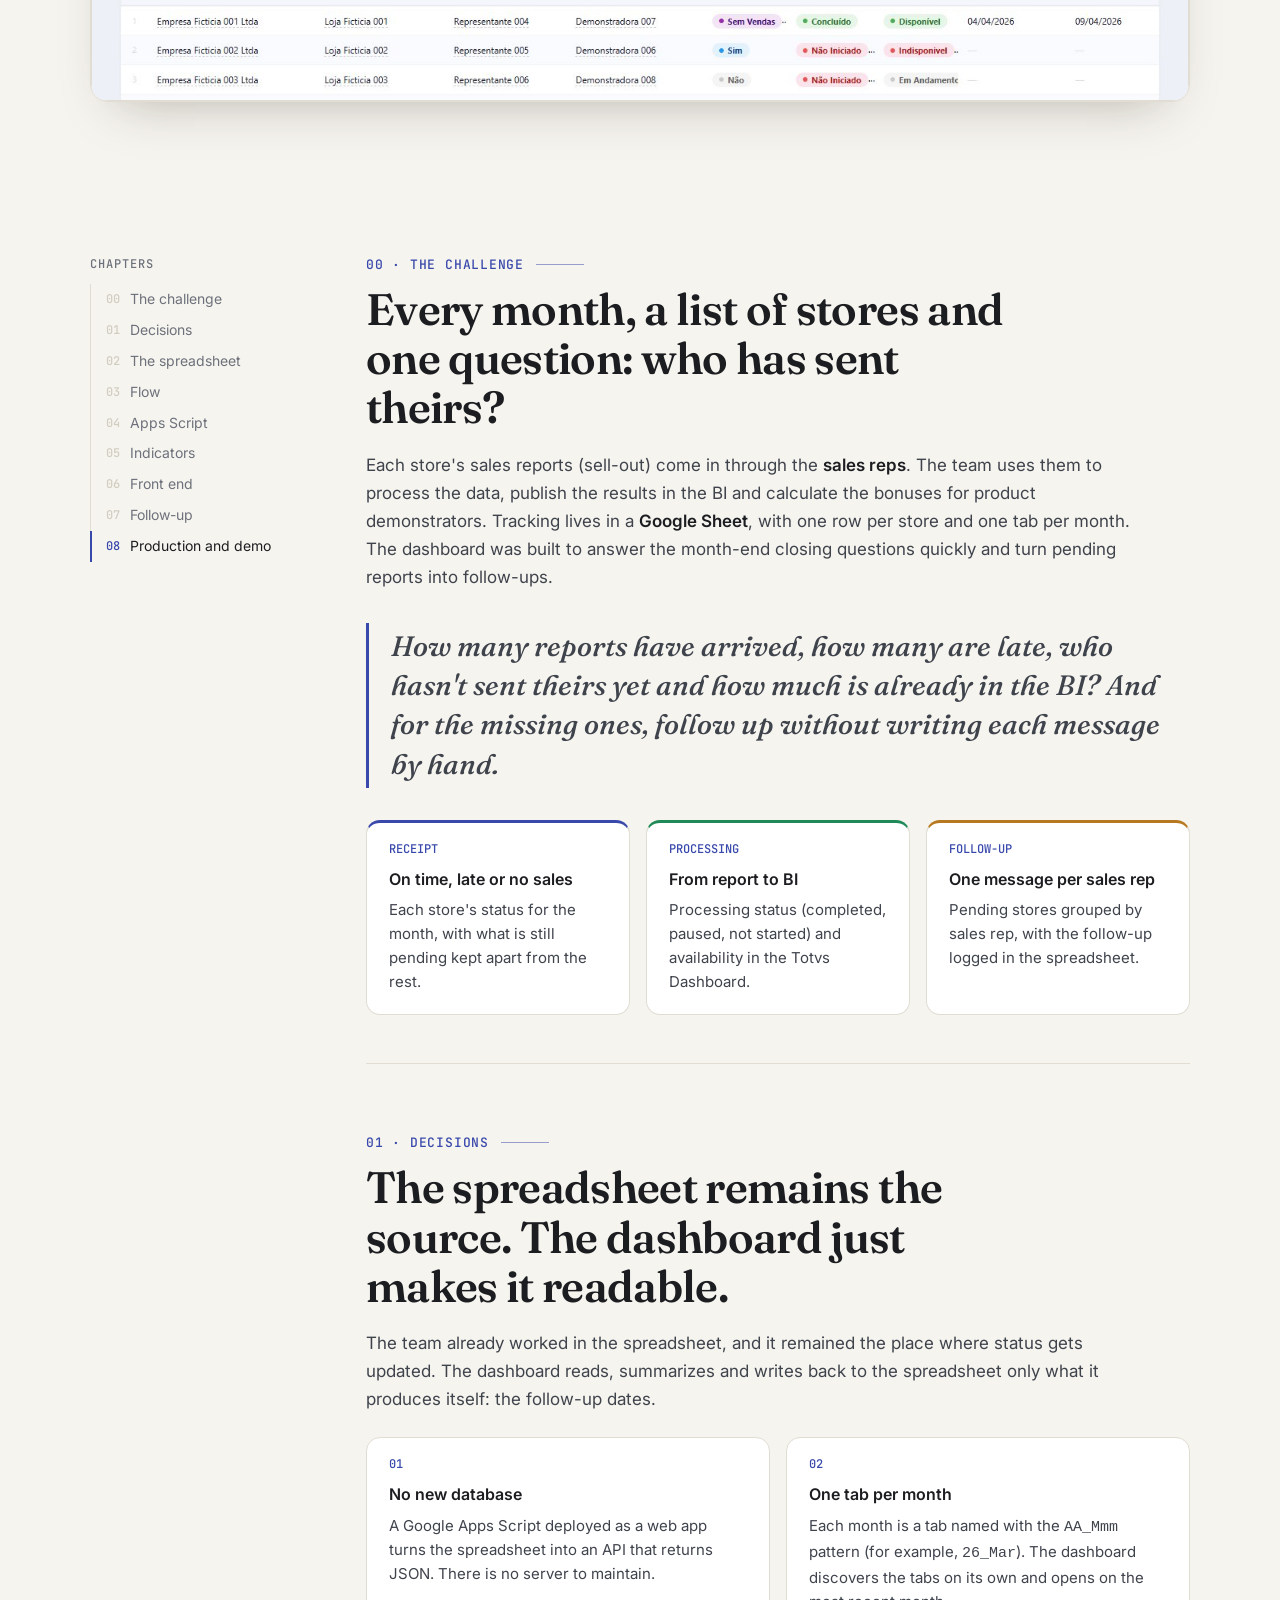
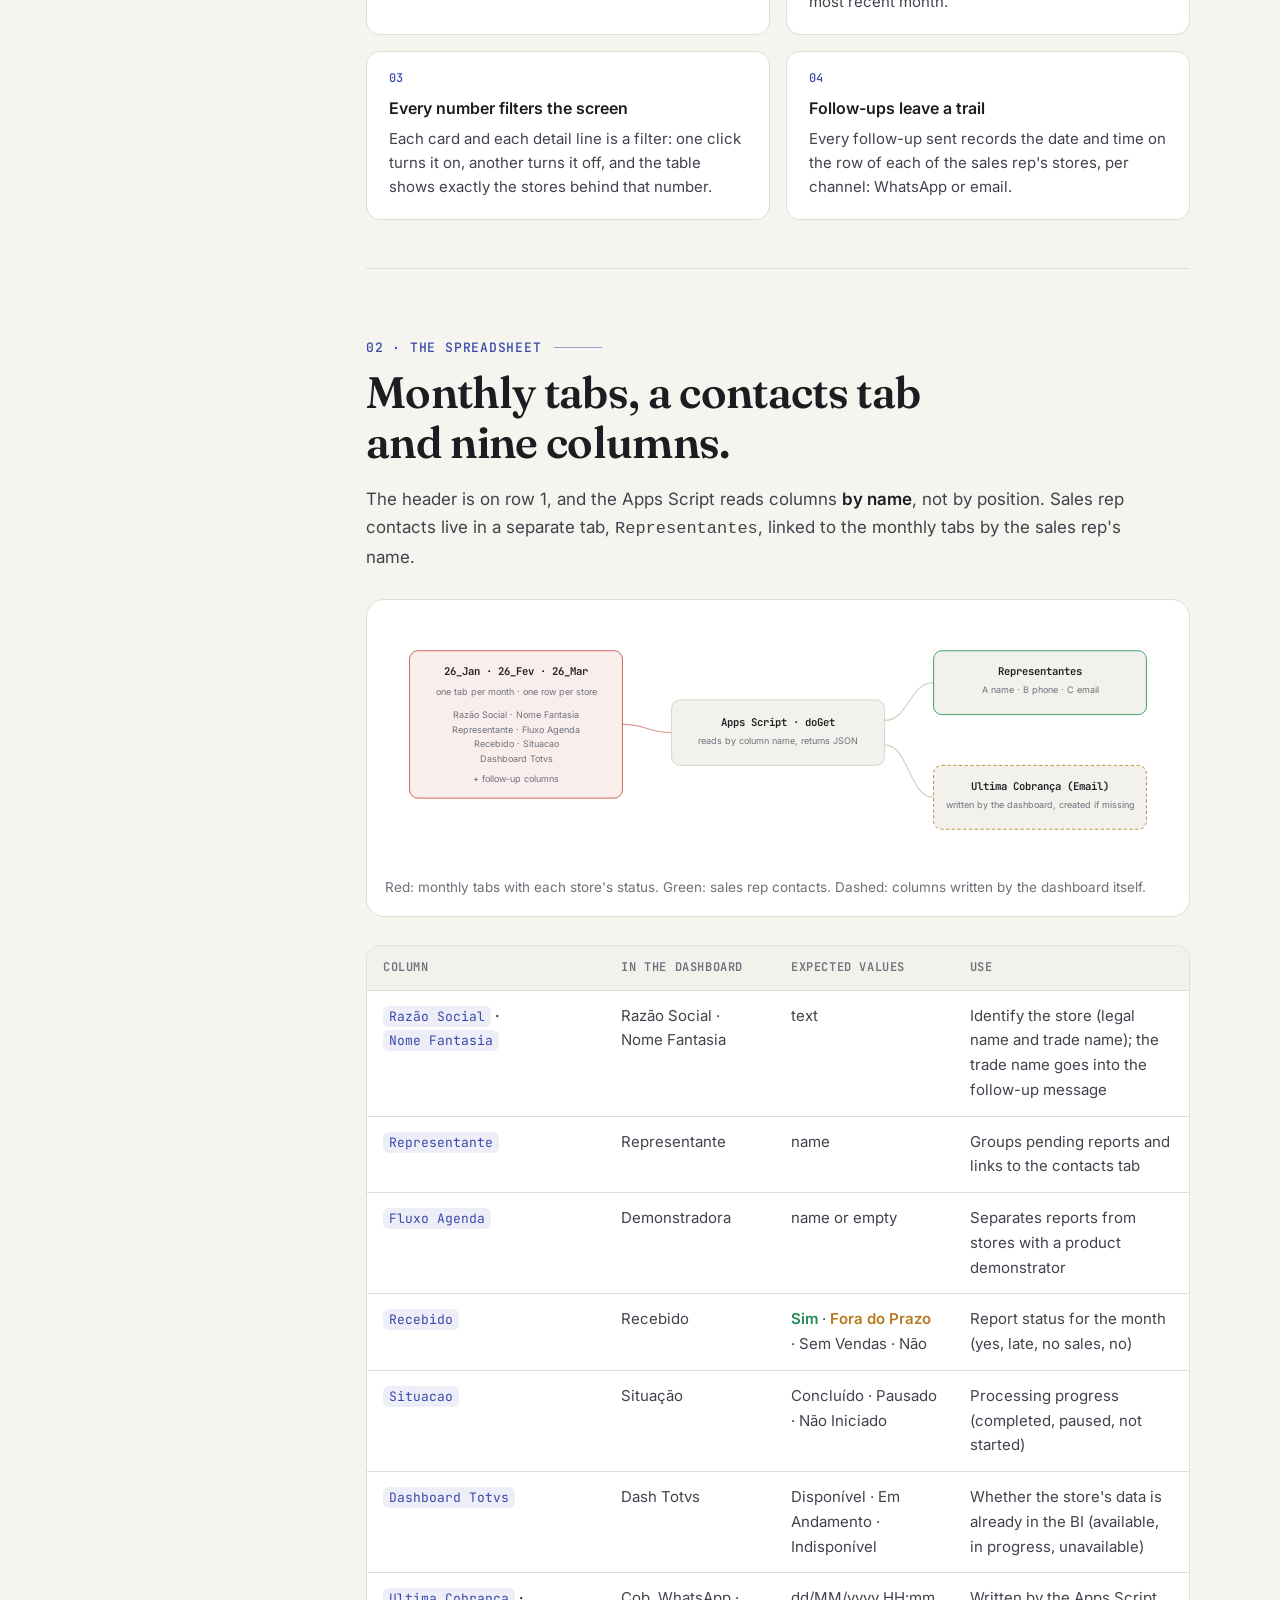
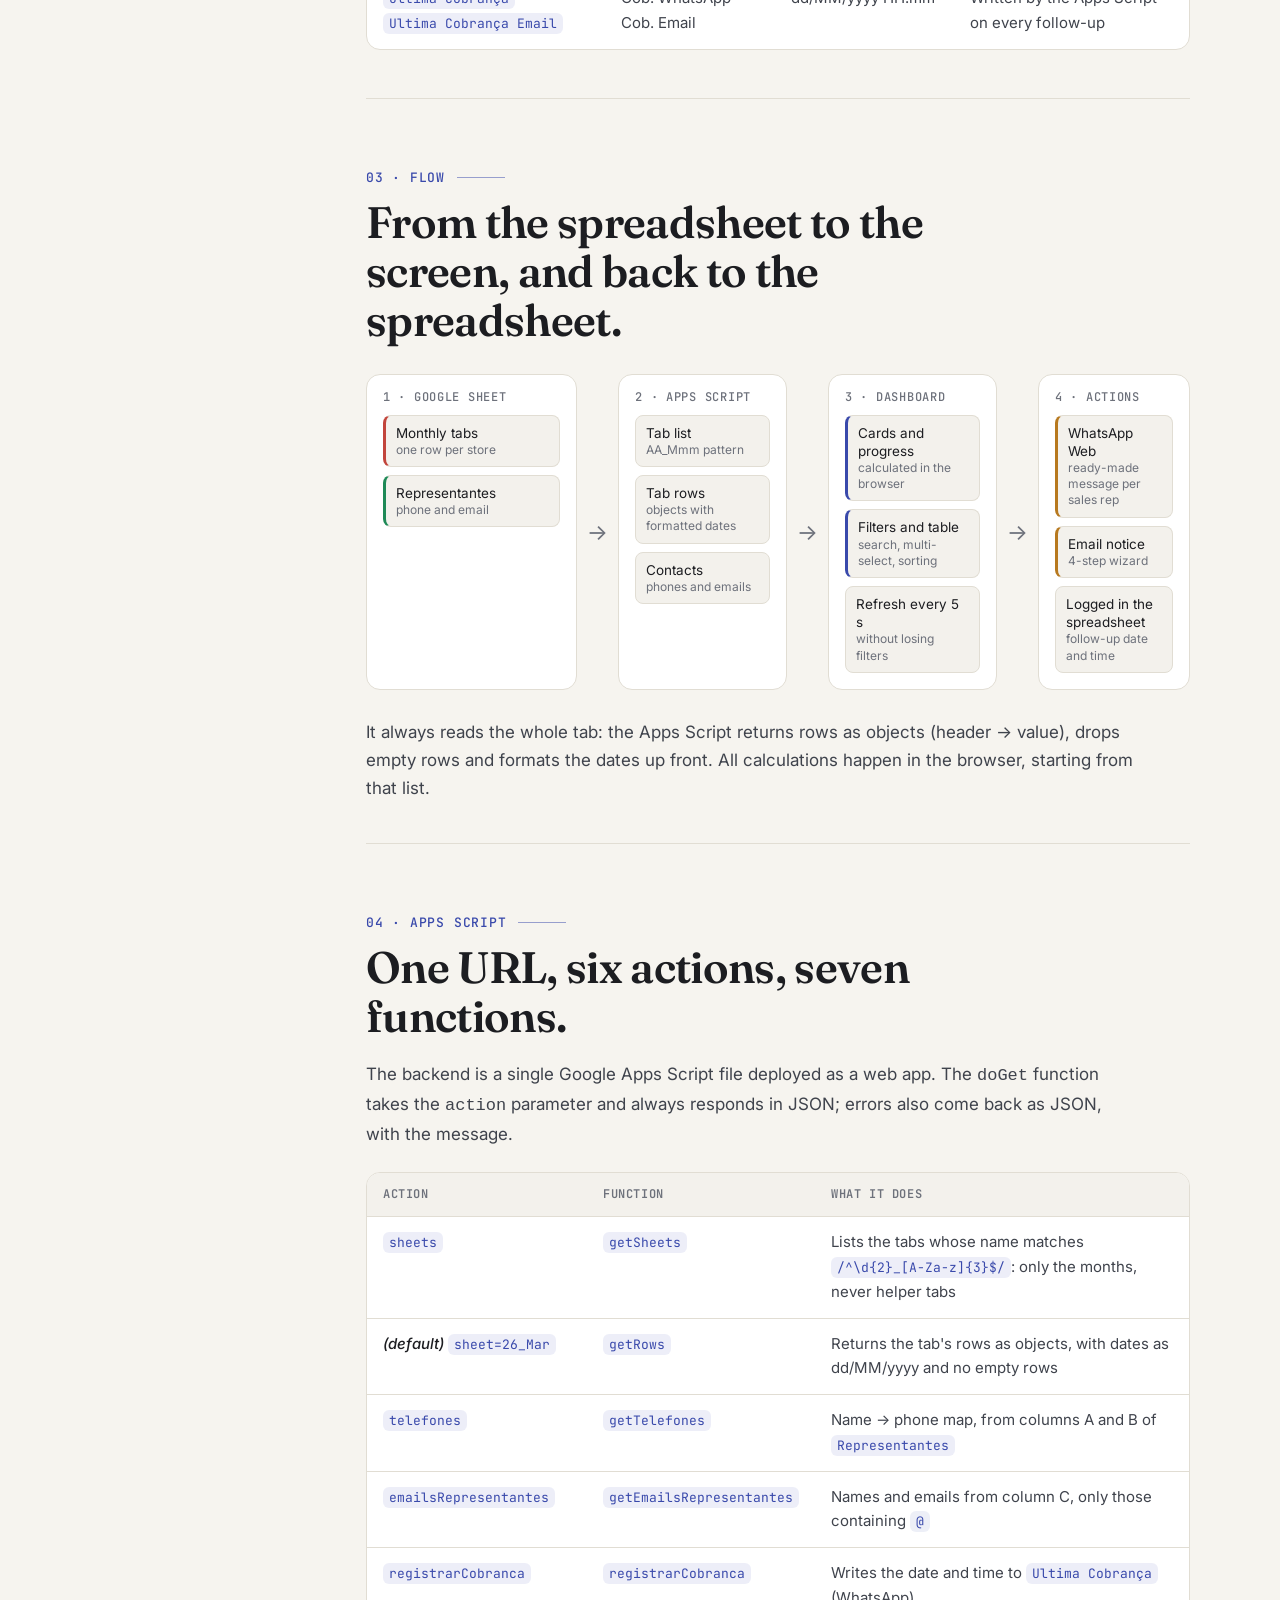
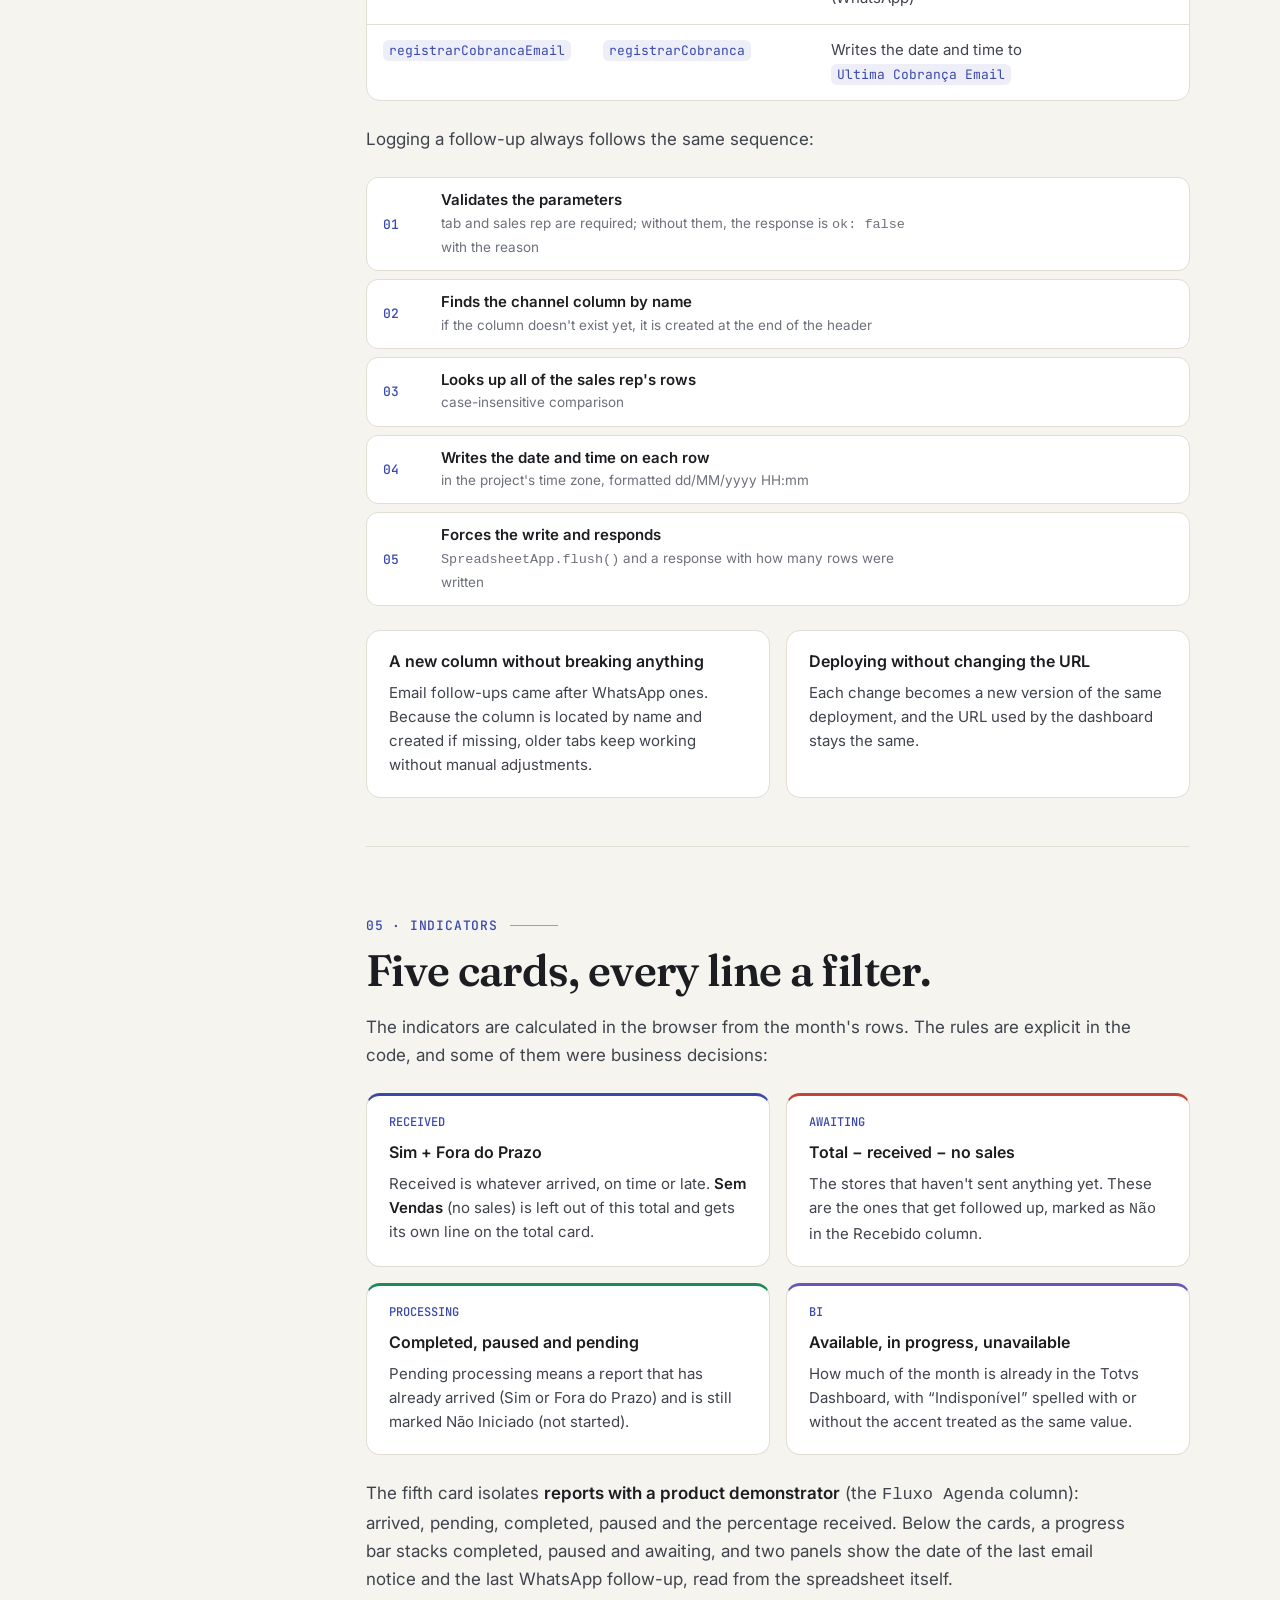
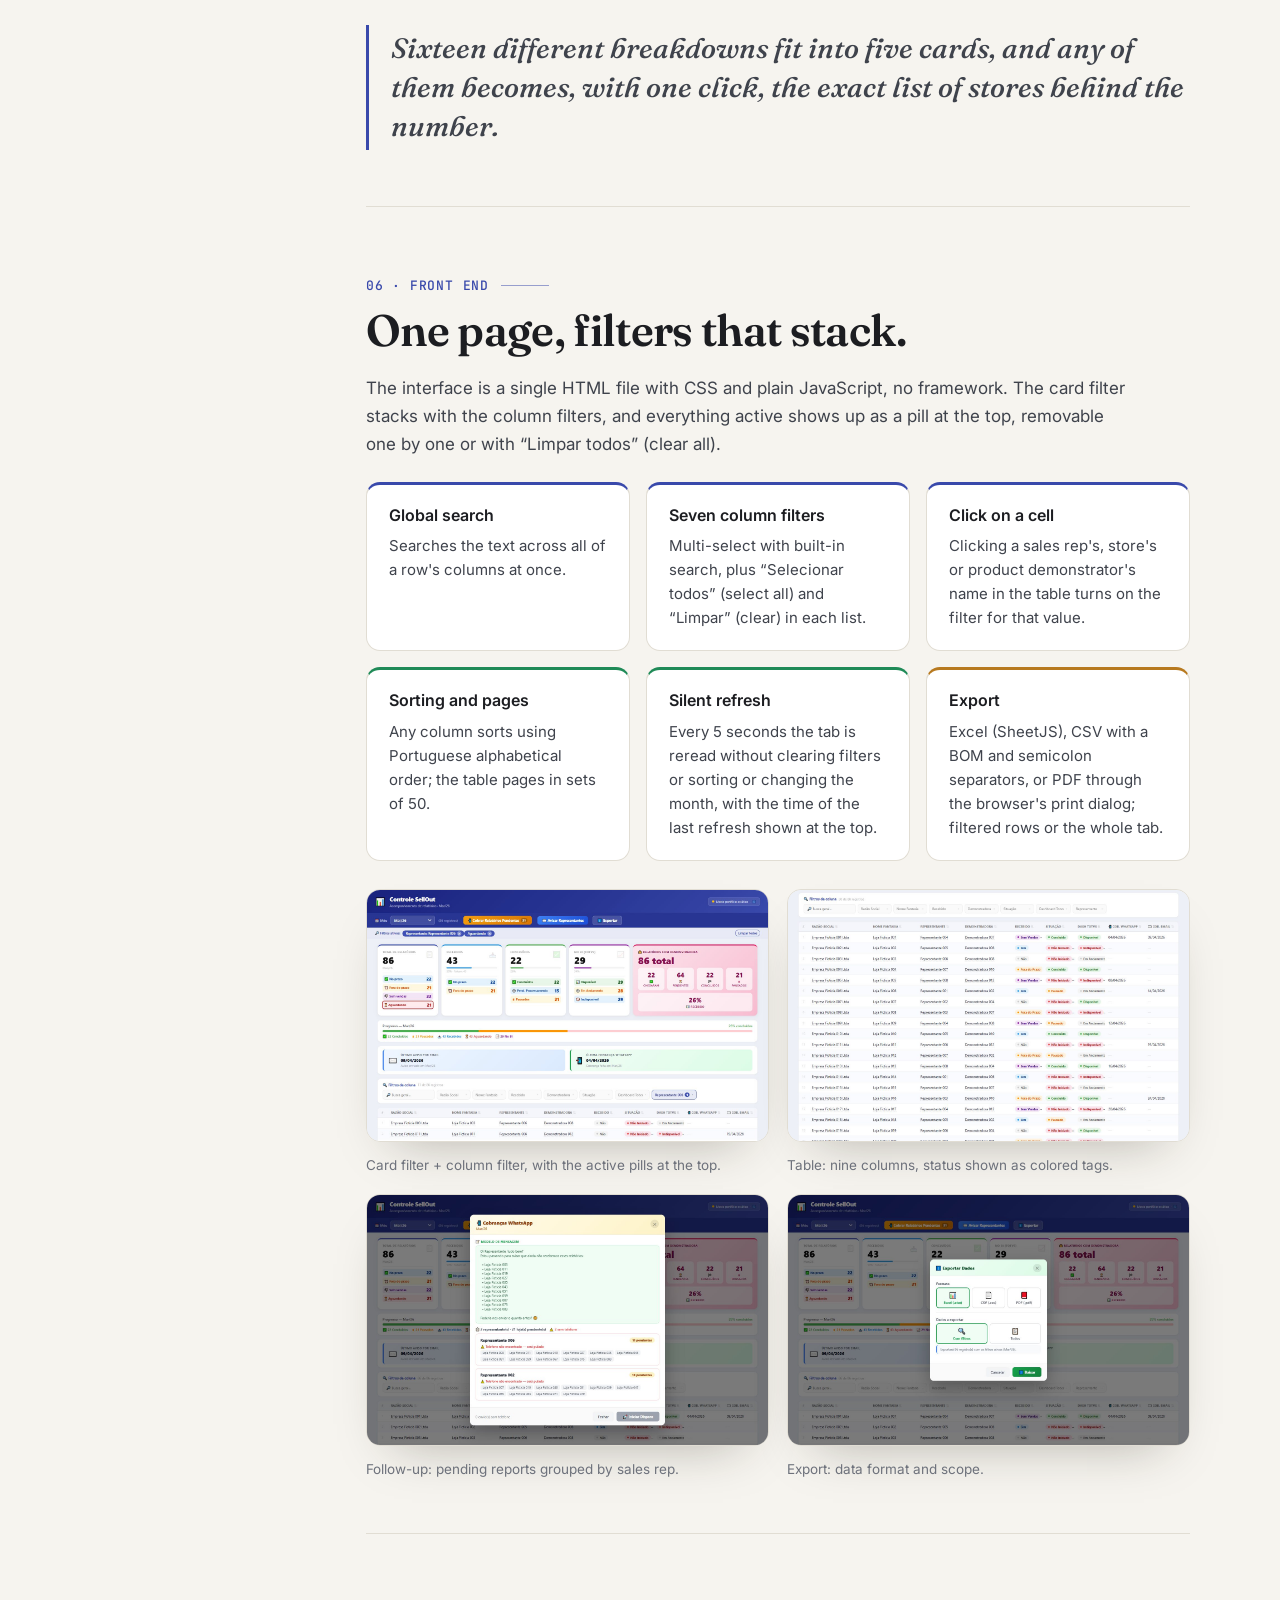
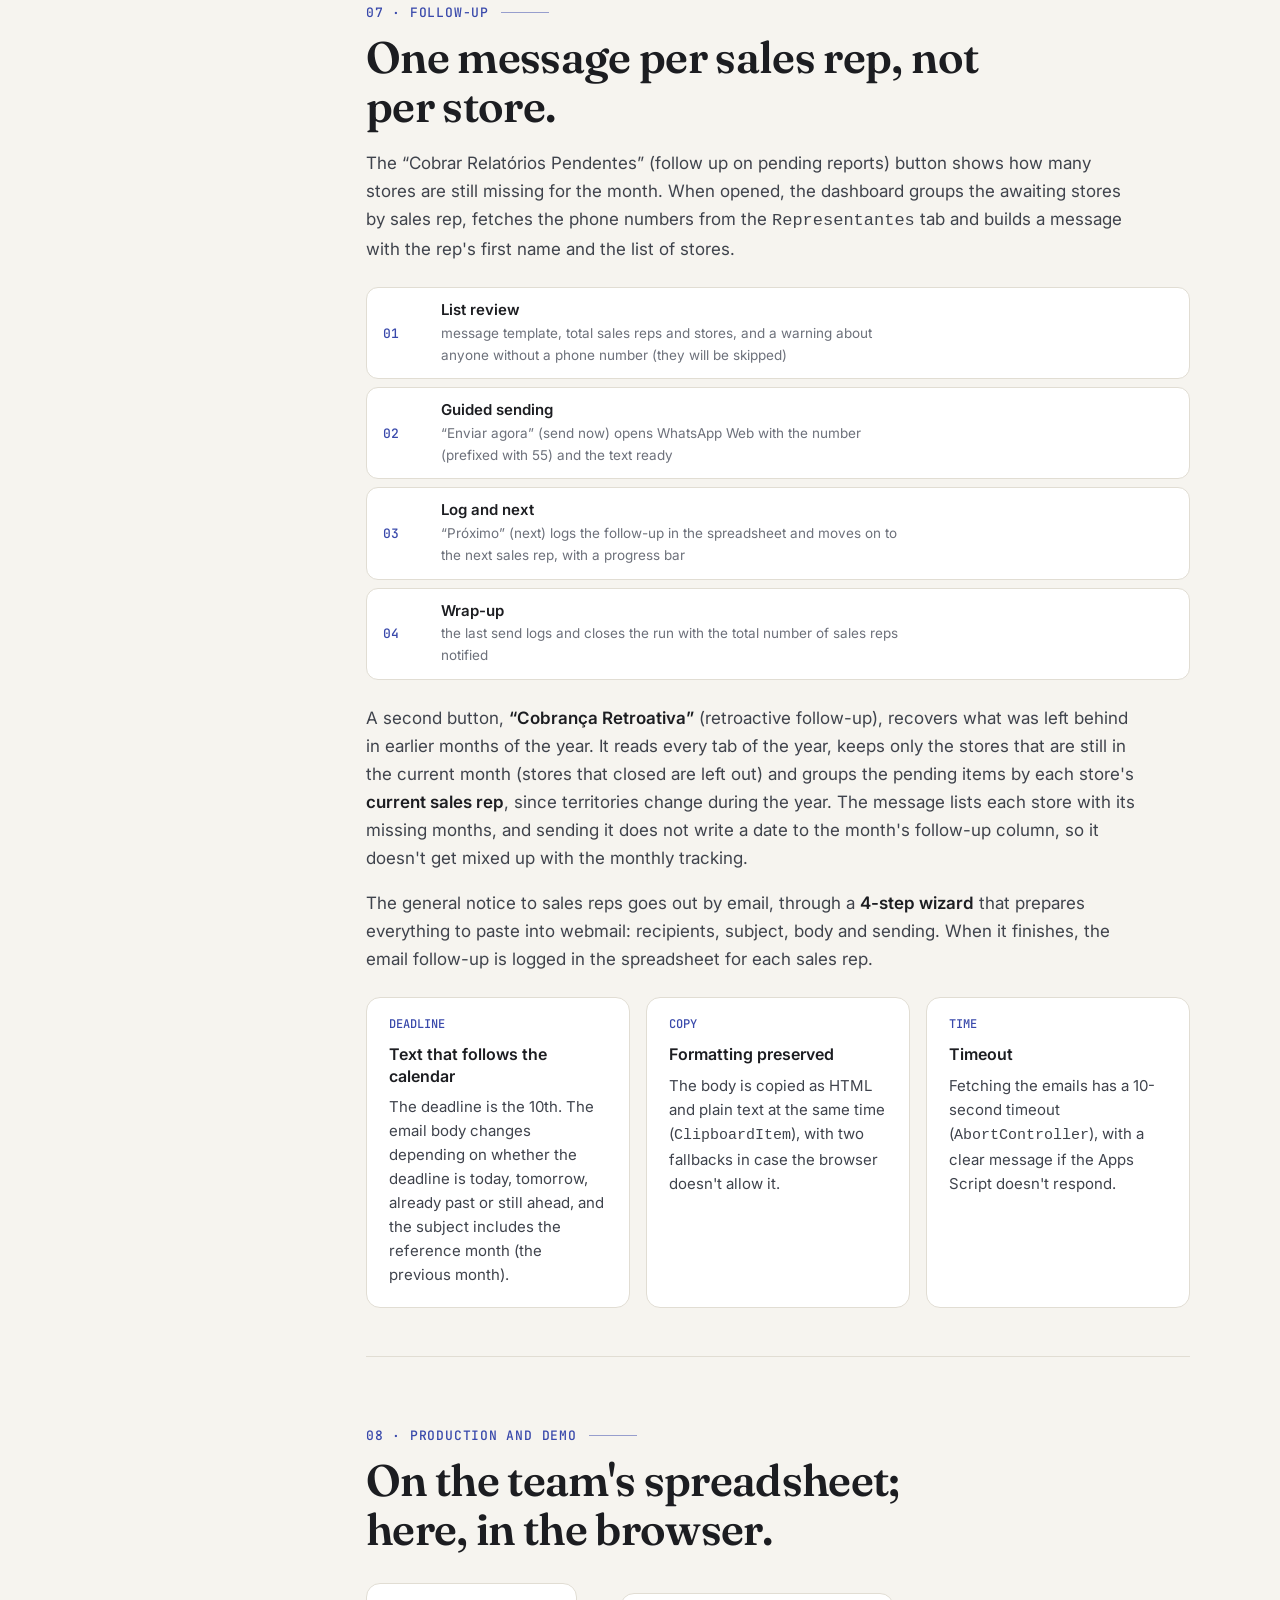
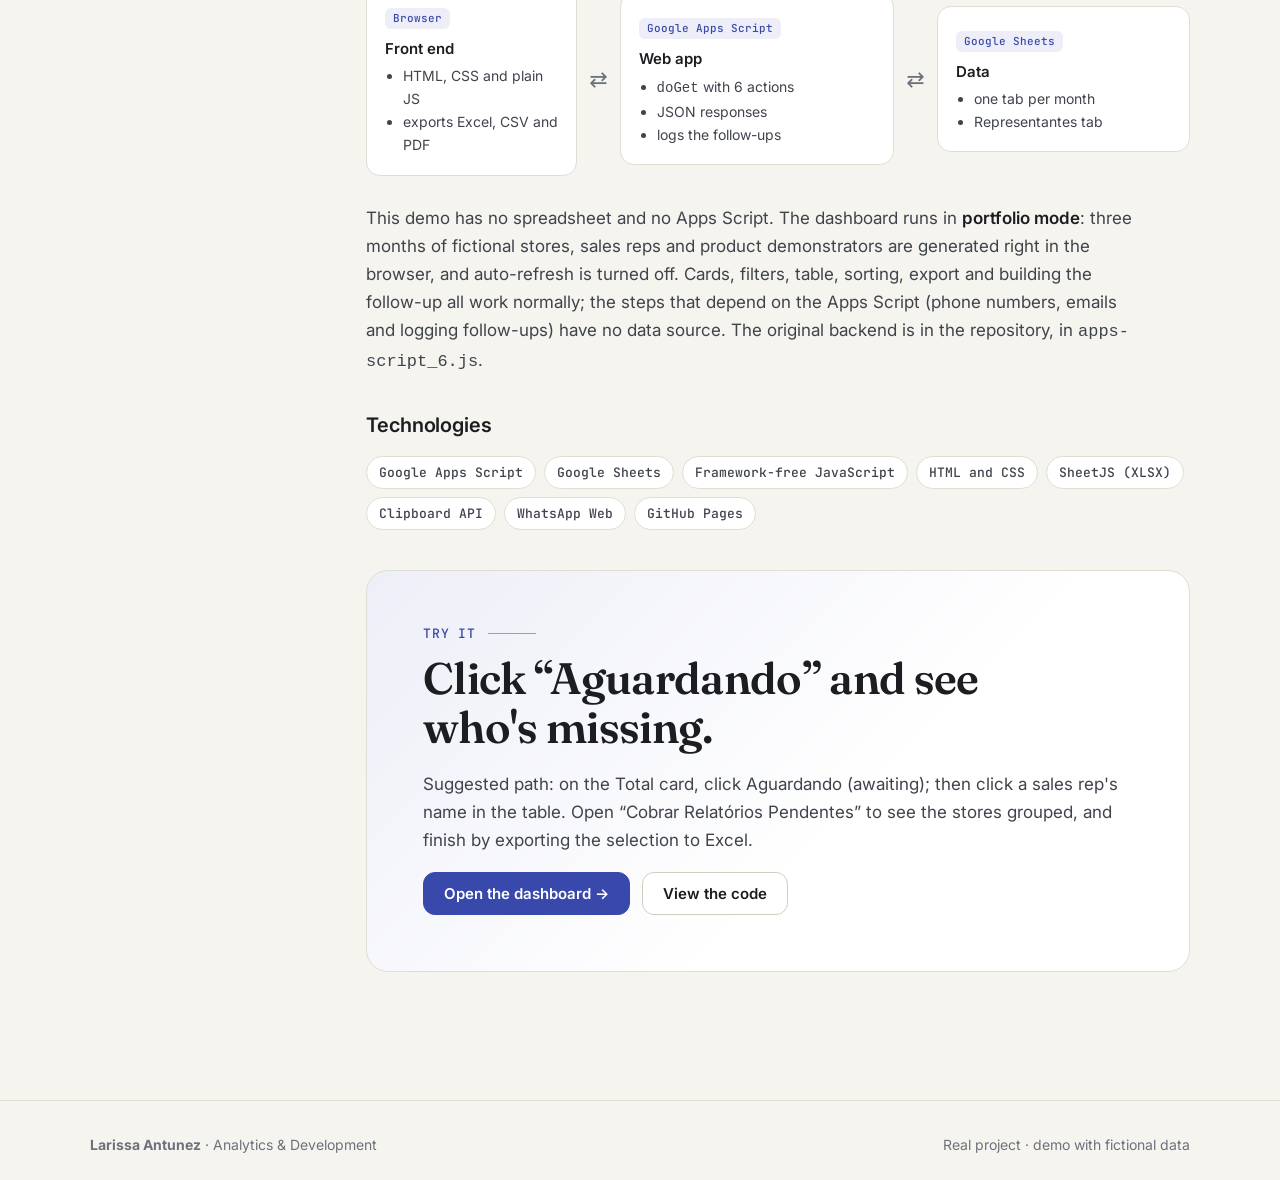
==== commit 44827809: "Cobrança retroativa: pendências dos meses anteriores pelo representante atual Co-Authored-By: Claude" ====
--- a/en/index.html
+++ b/en/index.html
@@ -249,6 +249,7 @@
             <div class="etapa"><div><h4>Log and next</h4><p>“Próximo” (next) logs the follow-up in the spreadsheet and moves on to the next sales rep, with a progress bar</p></div></div>
             <div class="etapa"><div><h4>Wrap-up</h4><p>the last send logs and closes the run with the total number of sales reps notified</p></div></div>
           </div>
+          <p>A second button, <strong>“Cobrança Retroativa”</strong> (retroactive follow-up), recovers what was left behind in earlier months of the year. It reads every tab of the year, keeps only the stores that are still in the current month (stores that closed are left out) and groups the pending items by each store's <strong>current sales rep</strong>, since territories change during the year. The message lists each store with its missing months, and sending it does not write a date to the month's follow-up column, so it doesn't get mixed up with the monthly tracking.</p>
           <p>The general notice to sales reps goes out by email, through a <strong>4-step wizard</strong> that prepares everything to paste into webmail: recipients, subject, body and sending. When it finishes, the email follow-up is logged in the spreadsheet for each sales rep.</p>
           <div class="grade g3 revelar">
             <div class="cartao"><span class="num">DEADLINE</span><h4>Text that follows the calendar</h4><p>The deadline is the 10th. The email body changes depending on whether the deadline is today, tomorrow, already past or still ahead, and the subject includes the reference month (the previous month).</p></div>
